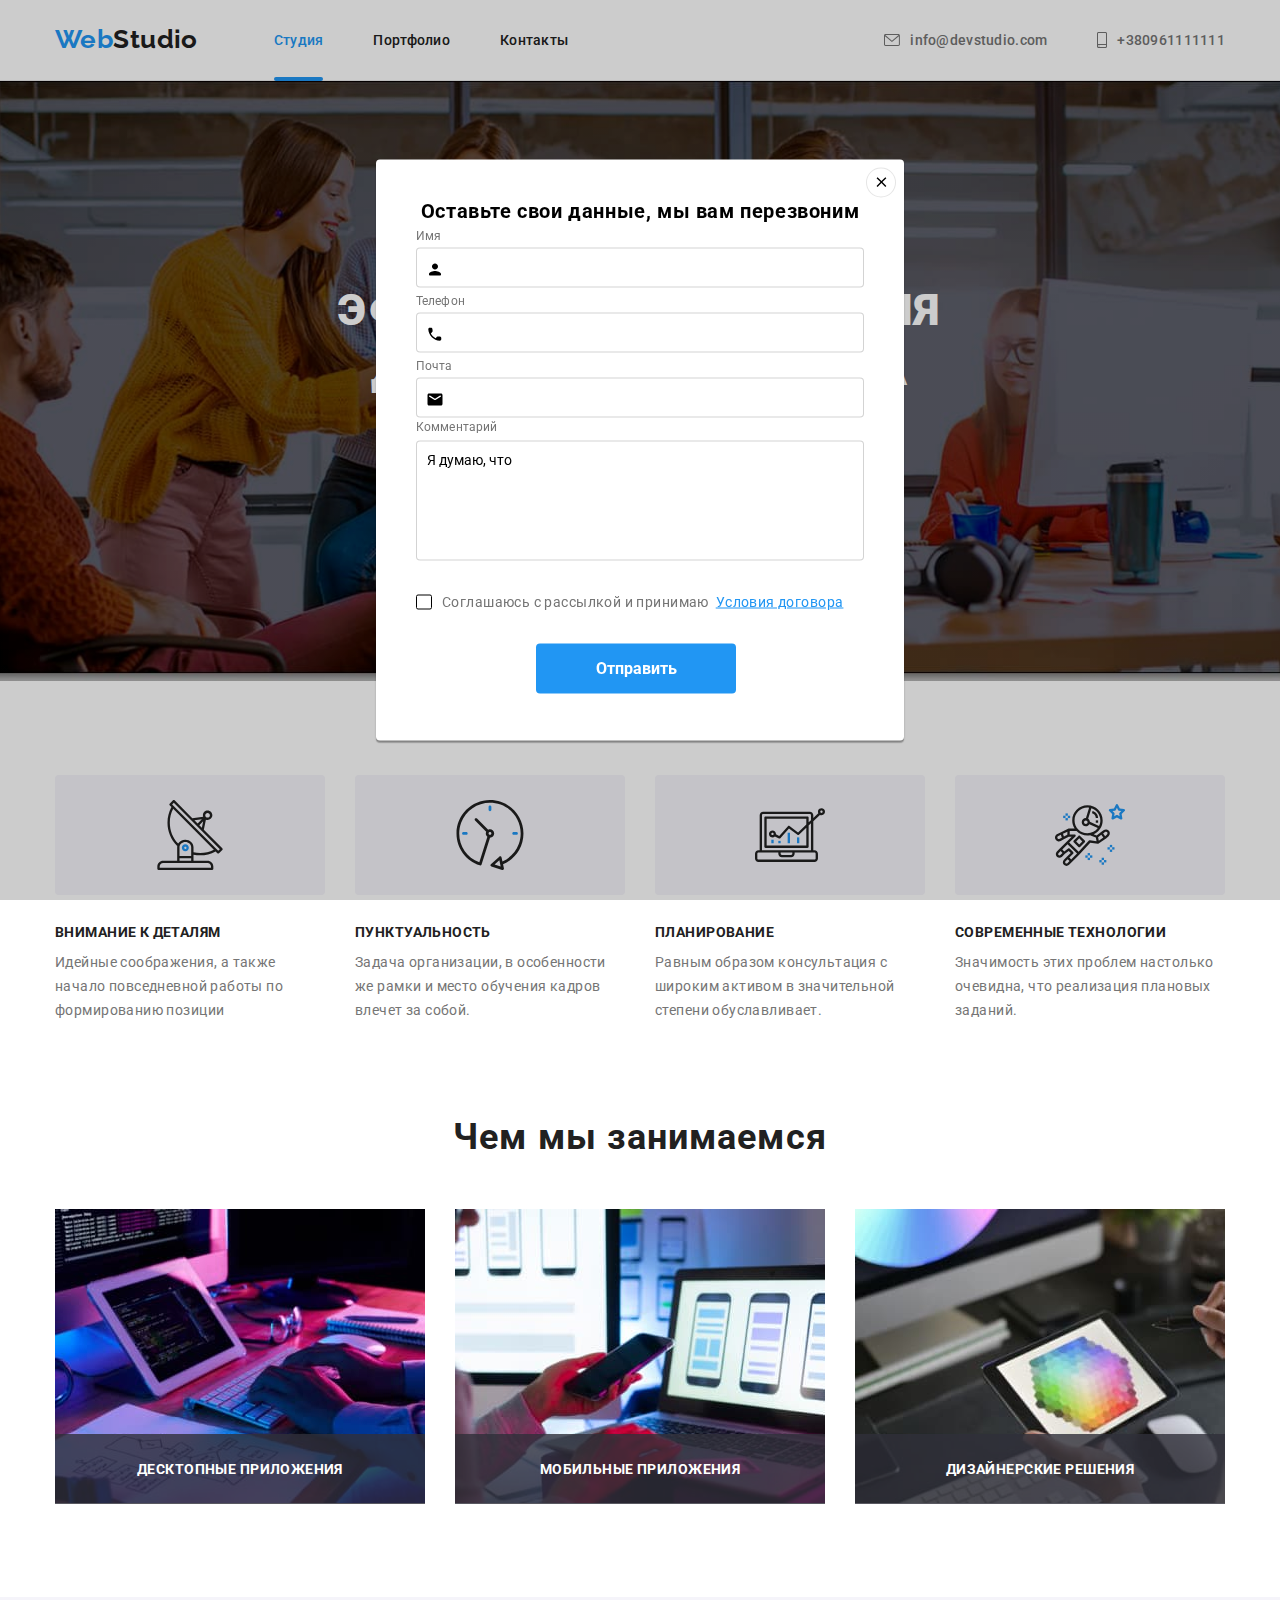
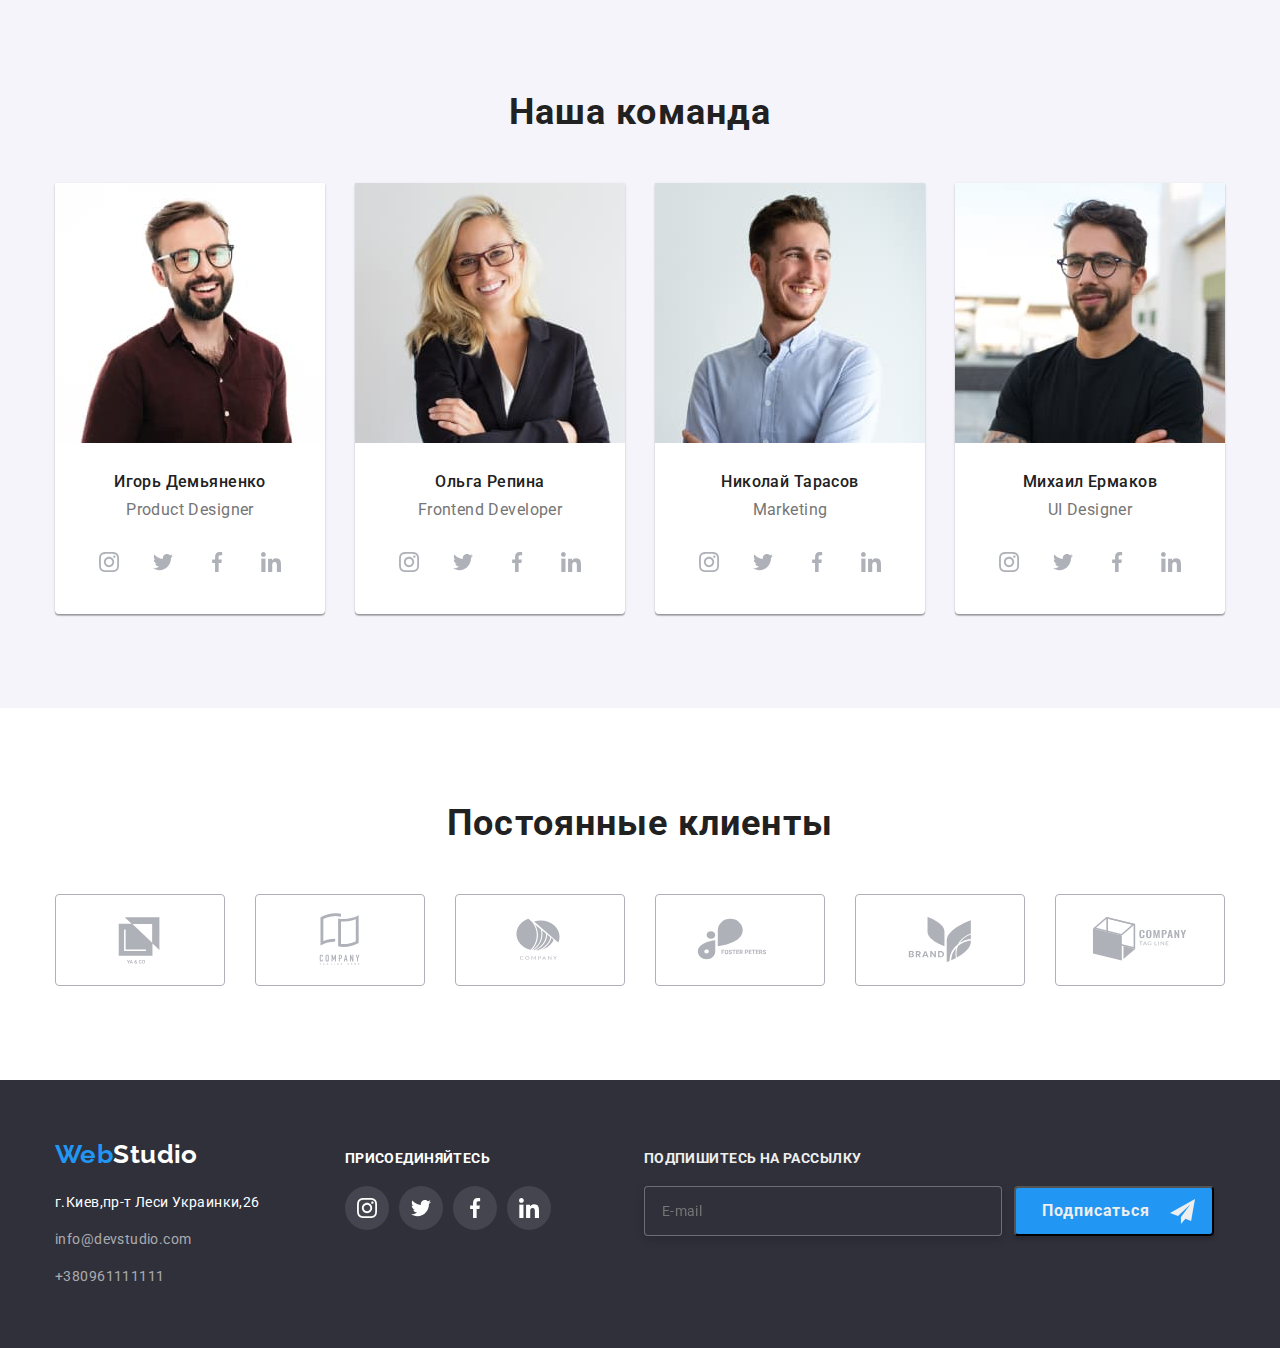
==== index.html @ d530d73f "add" ====
<!DOCTYPE html>
<html lang="ru">
  <head>
    <meta charset="UTF-8" />
    <meta http-equiv="X-UA-Compatible" content="IE=edge" />
    <meta name="viewport" content="width=device-width, initial-scale=1.0" />
    <title>webstudio</title>
    <link rel="preconnect" href="https://fonts.googleapis.com" />
    <link rel="preconnect" href="https://fonts.gstatic.com" crossorigin />
    <link
      href="https://fonts.googleapis.com/css2?family=Raleway:wght@700&family=Roboto:wght@400;500;700;900&display=swap"
      rel="stylesheet"
    />
    <link
      rel="stylesheet"
      href="https://cdnjs.cloudflare.com/ajax/libs/modern-normalize/1.1.0/modern-normalize.min.css"
    />
    <link rel="stylesheet" href="./css/styles.css" />
  </head>
  <body>
      <!--Шапка страницы-->
      <header class="header">
        <div class="container header-container">
          <!--Навигация на другие страницы-->
          <nav class="header-nav">
            <a href="" class="header-logo">Web<span class="bit">Studio</span> </a>
            <ul class="site-nav list">
              <li><a href="./index.html" class="nav-link link-studio">Студия</a></li>
              <li><a href="./portfolio.html" class="nav-link">Портфолио</a></li>
              <li><a href="" class="nav-link">Контакты</a></li>
            </ul>
          </nav>  
            <ul class="header-nav-list list">
              <li class="nav-item">
                <a href="mailto:info@devstudio.com" class="nav-link-mail-tel"><svg class="header-mail-icon" width="16" height="12">
                    <use href="./images/symbol-defs.svg#icon-envelope"></use></svg>info@devstudio.com</a>
              </li>
              <li>
                <a href="tel:+38096111111" class="nav-link-mail-tel"><svg class="header-telephone-icon" width="10" height="16">
                    <use href="./images/symbol-defs.svg#icon-smartphone"></use></svg>+380961111111</a>
              </li>
            </ul>
        </div>
      </header>
      <main>
        <!-- hero -->

        <section class="section-hero overlay">
        <div class="container">
        
          <h1 class="hero-title">Эффективные решения для вашего бизнеса</h1>
          <div>
            <button type="button" class="button" data-modal-open>
              Заказать услугу 
            </button>
          </div>

        </div>
        </section>


        <!-- main qualities -->
        <section class="section">
          <div class="container">
            <div class="visually-hidden">
              <h2 class="qualities-main-title">Главные качества</h2>
            </div>
            <ul class="qualities-list list">
              <li class="qualities-list-item">
                <div class="box">
                  <svg class="clock-icon" width="70" height="70">
                    <use href="./images/symbol-defs.svg#icon-antenna-1"></use>
                  </svg>
                </div>
                <h3 class="properties-title">Внимание к деталям</h3>
                <p class="properties-slogan">
                  Идейные соображения, а также начало повседневной работы по формированию позиции
                </p>
              </li>
              <li class="qualities-list-item">
                <div class="box">
                  <svg class="clock-icon" width="70" height="70">
                    <use href="./images/symbol-defs.svg#icon-clock-1"></use>
                  </svg>
                </div>
                <h3 class="properties-title">Пунктуальность</h3>
                <p class="properties-slogan">
                  Задача организации, в особенности же рамки и место обучения кадров влечет за собой.
                </p>
              </li>
              <li class="qualities-list-item">
                <div class="box">
                  <svg class="diagram-icon" width="70" height="70">
                    <use href="./images/symbol-defs.svg#icon-diagram-1"></use>
                  </svg>
                </div>
                <h3 class="properties-title">Планирование</h3>
                <p class="properties-slogan">
                  Равным образом консультация с широким активом в значительной степени обуславливает.
                </p>
              </li>
              <li>
                <div class="box">
                  <svg class="astronaut-icon" width="70" height="70">
                    <use href="./images/symbol-defs.svg#icon-astronaut-1"></use>
                  </svg>
                </div>
                <h3 class="properties-title">Современные технологии</h3>
                <p class="properties-slogan">
                  Значимость этих проблем настолько очевидна, что реализация плановых заданий.
                </p>
              </li>
            </ul>
          </div>
        </section>
        
          <!-- work -->
        <section class="section section-work">
          <div class="container">
          <h2 class="work-title">Чем мы занимаемся</h2>
          <ul class="work-list list">
            <li class="work-list-item1"><img src="./images/box1.jpg" alt="Программирование" width="370"/></li>
              <div class="descript">
                <p class="descript-title">Десктопные приложения</p>
              </div>
            
            <li class="work-list-item2"><img src="./images/box2.jpg" alt="Адаптация" width="370"/>
              <div class="descript">
                <p class="descript-title">Мобильные приложения</p>
              </div>
            </li>
            <li class="work-list-item3"><img src="./images/box3.jpg" alt="Дизайн" width="370"/>
              <div class="descript">
                <p class="descript-title">Дизайнерские решения</p>
              </div>
            </li>
          </ul>
          </div>
        </section>
          <!-- peoples -->
        <section class="section section-peoples">
          <div class="container">
            <h2 class="people-title">Наша команда</h2>
              <ul class="people-list list">
                <li class="people-list-item">
                  <img src="./images/demjanenko.jpg" alt="Игорь Демьяненко" width="270" height="260" />
                  <div class="peoples-div">
                    <h3 class="peoples">Игорь Демьяненко</h3>
                    <p class="who-is-it">Product Designer</p>
                    <ul class="peoples-soc-list list">
                      <li class="peoples-list-item">
                        <a href="" class="peoples-soc-link">
                          <svg class="icon-soc-link" width="20" height="20">
                            <use href="./images/symbol-defs.svg#icon-instagram-2"></use>
                          </svg>
                        </a>
                      </li>
                      <li class="peoples-list-item">
                        <a href="" class="peoples-soc-link">
                          <svg class="icon-soc-link" width="20" height="20">
                            <use href="./images/symbol-defs.svg#icon-twitter-1"></use>
                          </svg>
                        </a>
                      </li>
                      <li class="peoples-list-item">
                        <a href="" class="peoples-soc-link">
                          <svg class="icon-soc-link" width="20" height="20">
                            <use href="./images/symbol-defs.svg#icon-facebook-1"></use>
                          </svg>
                        </a>
                      </li>
                      <li class="peoples-list-item">
                        <a href="" class="peoples-soc-link">
                          <svg class="icon-soc-link" width="20" height="20">
                            <use href="./images/symbol-defs.svg#icon-linkedin-1"></use>
                          </svg>
                        </a>
                      </li>
                  </div>  
                </li>
              <li class="people-list-item">
                <img src="./images/repina.jpg" alt="Ольга Репина" width="270" height="260" />
                <div class="peoples-div">
                  <h3 class="peoples">Ольга Репина</h3>
                  <p class="who-is-it">Frontend Developer</p>              
                
                  <ul class="peoples-soc-list list">
                    <li class="peoples-list-item">
                      <a href="" class="peoples-soc-link">
                        <svg class="icon-soc-link" width="20" height="20">
                          <use href="./images/symbol-defs.svg#icon-instagram-2"></use>
                        </svg>
                      </a>
                    </li>
                    <li class="peoples-list-item">
                      <a href="" class="peoples-soc-link">
                        <svg class="icon-soc-link" width="20" height="20">
                          <use href="./images/symbol-defs.svg#icon-twitter-1"></use>
                        </svg>
                      </a>
                    </li>
                    <li class="peoples-list-item">
                      <a href="" class="peoples-soc-link">
                        <svg class="icon-soc-link" width="20" height="20">
                          <use href="./images/symbol-defs.svg#icon-facebook-1"></use>
                        </svg>
                      </a>
                    </li>
                    <li class="peoples-list-item">
                      <a href="" class="peoples-soc-link">
                        <svg class="icon-soc-link" width="20" height="20">
                          <use href="./images/symbol-defs.svg#icon-linkedin-1"></use>
                        </svg>
                      </a>
                    </li>

                  </ul>
                </div>
              </li>
              <li class="people-list-item">
                <img src="./images/tarasov.jpg" alt="Николай Тарасов" width="270" height="260" />
                <div class="peoples-div">
                  <h3 class="peoples">Николай Тарасов</h3>
                  <p class="who-is-it">Marketing</p>              
                
                  <ul class="peoples-soc-list list">
                    <li class="peoples-list-item">
                      <a href="" class="peoples-soc-link">
                        <svg class="icon-soc-link" width="20" height="20">
                          <use href="./images/symbol-defs.svg#icon-instagram-2"></use>
                        </svg>
                      </a>
                    </li>
                    <li class="peoples-list-item">
                      <a href="" class="peoples-soc-link">
                        <svg class="icon-soc-link" width="20" height="20">
                          <use href="./images/symbol-defs.svg#icon-twitter-1"></use>
                        </svg>
                      </a>
                    </li>
                    <li class="peoples-list-item">
                      <a href="" class="peoples-soc-link">
                        <svg class="icon-soc-link" width="20" height="20">
                          <use href="./images/symbol-defs.svg#icon-facebook-1"></use>
                        </svg>
                      </a>
                    </li>
                    <li class="peoples-list-item">
                      <a href="" class="peoples-soc-link">
                        <svg class="icon-soc-link" width="20" height="20">
                          <use href="./images/symbol-defs.svg#icon-linkedin-1"></use>
                        </svg>
                      </a>
                    </li>

                  </ul>
                </div>
              </li>
              <li class="people-list-item-right">
                <img src="./images/ermakov.jpg" alt="Михаил Ермаков" width="270" height="260" />
                <div class="peoples-div">
                  <h3 class="peoples">Михаил Ермаков</h3>
                  <p class="who-is-it">UI Designer</p>              
                
                  <ul class="peoples-soc-list list">
                    <li class="peoples-list-item">
                      <a href="" class="peoples-soc-link">
                        <svg class="icon-soc-link" width="20" height="20">
                          <use href="./images/symbol-defs.svg#icon-instagram-2"></use>
                        </svg>
                      </a>
                    </li>
                    <li class="peoples-list-item">
                      <a href="" class="peoples-soc-link">
                        <svg class="icon-soc-link" width="20" height="20">
                          <use href="./images/symbol-defs.svg#icon-twitter-1"></use>
                        </svg>
                      </a>
                    </li>
                    <li class="peoples-list-item">
                      <a href="" class="peoples-soc-link">
                        <svg class="icon-soc-link" width="20" height="20">
                          <use href="./images/symbol-defs.svg#icon-facebook-1"></use>
                        </svg>
                      </a>
                    </li>
                    <li class="peoples-list-item">
                      <a href="" class="peoples-soc-link">
                        <svg class="icon-soc-link" width="20" height="20">
                          <use href="./images/symbol-defs.svg#icon-linkedin-1"></use>
                        </svg>
                      </a>
                    </li>

                  </ul>
                </div>
              </li>
            </ul>
          </div>
        </section>
        <!-- Постоянные клиенты -->
        <section class="section section-client">
          <div class="container">
            <h2 class="client-title">Постоянные клиенты</h2>
          </div>
            <div class="container">
              <ul class="client-icon-list list">
                <li class="client-icon-item">
                  <a href="" class="client-icon-link">
                  <svg class="icon-group" width="106" height="60">
                      <use href="./images/symbol-defs.svg#icon-Union"></use>
                    </svg>
                  </a>
                </li>
                <li class="client-icon-item">
                  <a href=""class="client-icon-link">
                    <svg class="icon-group" width="106" height="60">
                      <use href="./images/symbol-defs.svg#icon-group-1"></use>
                    </svg>
                  </a>
                </li>
                <li class="client-icon-item">
                  <a href=""class="client-icon-link">
                    <svg class="icon-group" width="106" height="60">
                      <use href="./images/symbol-defs.svg#icon-group-2"></use>
                    </svg>
                  </a>
                </li>
                <li class="client-icon-item">
                  <a href=""class="client-icon-link">
                    <svg class="icon-group" width="106" height="60">
                      <use href="./images/symbol-defs.svg#icon-Logo"></use>
                    </svg>
                  </a>
                </li>
                <li class="client-icon-item">
                  <a href=""class="client-icon-link">
                  <svg class="icon-group" width="106" height="60">
                      <use href="./images/symbol-defs.svg#icon-group-3"></use>
                    </svg>
                  </a>
                </li>
                <li class="client-icon-item">
                  <a href=""class="client-icon-link">
                  <svg class="icon-group" width="106" height="60">
                      <use href="./images/symbol-defs.svg#icon-Logo-1"></use>
                    </svg>
                  </a>
                </li>

              </ul>
            </div>
          
        </section>


      </main>
      <!--Подвал страницы-->

      <footer class="footer">
          <div class="container footer-container">
            <div class="footer-nav-container">
              <a href="" class="footer-logo">Web<span class="footer-bit">Studio</span> </a>
              <!--Навигация на другие страницы-->
              <address class="address">
                <ul class="footer-nav list">
                  <li class="footer-nav-list">
                    <a href="г.Киев, пр-т Леси Украинки,26" class="footer-nav-link-address"
                      >г.Киев,пр-т Леси Украинки,26
                    </a>
                  </li>
                  <li class="footer-nav-list">
                    <a href="mailto:info@devstudio.com" class="footer-nav-link-mail"
                      >info@devstudio.com
                    </a>
                  </li>
                  <li><a href="tel:+380961111111" class="footer-nav-link-tel">+380961111111</a></li>
                </ul>
              </address>
            </div>
            <div class="footer-soc-container">          
                  <p class="footer-soc-title">присоединяйтесь</p>
                    <ul class="footer-soc-list list">
                      <li class="footer-list-item">
                        <a href="" class="footer-soc-link">
                          <svg class="icon-soc-link" width="20" height="20">
                            <use href="./images/symbol-defs.svg#icon-instagram-2"></use>
                          </svg>
                        </a>
                      </li>
                      <li class="footer-list-item">
                        <a href="" class="footer-soc-link">
                          <svg class="icon-soc-link" width="20" height="20">
                            <use href="./images/symbol-defs.svg#icon-twitter-1"></use>
                          </svg>
                        </a>
                      </li>
                      <li class="footer-list-item">
                        <a href="" class="footer-soc-link">
                          <svg class="icon-soc-link" width="20" height="20">
                            <use href="./images/symbol-defs.svg#icon-facebook-1"></use>
                          </svg>
                        </a>
                      </li>
                      <li class=footer-list-item">
                        <a href="" class="footer-soc-link">
                          <svg class="icon-soc-link" width="20" height="20">
                            <use href="./images/symbol-defs.svg#icon-linkedin-1"></use>
                          </svg>
                        </a>
                      </li>

                    </ul>
              </div>
              <div class="footer-email-input">
                <b class="title-email-input">подпишитесь на рассылку</b>
                <form class="footer-form">
                  <label class="footer-label" for="modal-text">
                  <input 
                    type="email"
                    name="email"
                    placeholder="E-mail"
                    class="footer-input"
                    required
                  />
                  <button class="footer-submit" type="submit">
                  <span class="footer-span">Подписаться</span>
                    <svg class="icon-send" width="25" height="25">
                      <use href="./images/symbol-defs.svg#icon-icon-send"></use>
                    </svg>
                  </button>
                  </label>
                </form>
              </div>
          </div>
    </footer>
        <div class="backdrop is" data-modal>
            <div class="modal">
              <button type="button" class="close-modal" data-modal-close>
                <svg class="close-button" width="20" height="20">
                  <use href="./images/symbol-defs.svg#icon-close"></use>
                </svg>
              </button>
              <p class="modal-title">Оставьте свои данные, мы вам перезвоним</p>
              
              <form class="modal-form">
                
                <label class="modal-field">
                  <span class="label-modal">Имя</span>
                  <input
                    minlength="5" 
                    type="text"
                    name="user-name" 
                    class="modal-input"
                    required
                  />
                  <svg class="input-icon" width="18" height="18">
                    <use 
                      href="./images/symbol-defs.svg#icon-person-black-18dp-1">
                    </use>
                  </svg>
                </label>
                <label class="modal-field">
                  <span class="label-modal">Телефон</span>
                  <input 
                  type="tel"
                    name="user-tel" 
                    class="modal-input"
                    required
                    title="+380 (96) 111-11-11"
                    pattern="[\+]\d{3}\s[\(]\d{2}[\)]\s\d{3}[\-]\d{2}[\-]\d{2}"
                    minlength="13"
                    maxlength="19"
                  />
                  <svg class="input-icon" width="18" height="18">
                    <use 
                      href="./images/symbol-defs.svg#icon-phone-black-18dp-1">
                    </use>
                  </svg>
                  </label>
                  <label class="modal-field">
                    <span class="label-modal">Почта</span>
                  <input 
                    type="email"
                    name="user-mail"
                    class="modal-input"
                    required
                  />
                  <svg class="input-icon" width="18" height="18">
                  <use 
                    href="./images/symbol-defs.svg#icon-email-black-18dp-1">
                  </use>
                  </svg>
                  </label>
                
                <div class="modal-div">
                  <label class="modal-label" for="modal-text">Комментарий</label>
                  <textarea 
                    name="modal-text" 
                    id="modal-text"
                    class="modal-text-area"
                    placeholder="Введите текст"
                  >Я думаю, что
                  </textarea>
                </div>
                <div class="modal-div">
                  <input 
                  type="checkbox" 
                  name="privacy" 
                  id="privacy" 
                  class="input-check visually-hidden"
                  />
                  <label for="privacy" class="check-text"
                  ><span>
                    <svg class="check-icon" width="11" height="8">
                    <use 
                      href="./images/symbol-defs.svg#icon-check">
                    </use>
                  </svg>
                  </span> Соглашаюсь с рассылкой и принимаю &nbsp;<a href="" class="link-check">Условия договора</a>
                  </label>
                </div>
                <button type="submit" class="button modal-button">Отправить</button>
              </form>
            </div>
        </div>
     <script src="./js/modal.js"></script>
  </body>
      
</html>
---- css/styles.css ----
:root {
  --header-logo-color: #000000;
  --header-color: #ffffff;
  --main-title-color: #212121;
  --second-title-color: #757575;
  --main-btn-color: #ffffff;
  --accent-color: #2196f3;
  --footer-logo-color: #ffffff;
  --hero-color: #2f303a;
  --people-background-color: #f5f4fa;
  --font-addition: 'Raleway', sans-serif;
  --footer-tel-mail-color: rgba(255, 255, 255, 0.6);
  --header-background-color: #ececec;
  --card-set-gap: 30px;
  --card-border: #eeeeee;
  --fill-icon: #afb1b8;
  --time-animations: 250ms;
  --function-animations: cubic-bezier(0.4, 0, 0.2, 1);
}
.container {
  width: 1200px;
  padding-left: 15px;
  padding-right: 15px;
  margin: 0 auto;
}
body {
  font-family: Roboto, sans-serif;
  background-color: var(--header-color);
  color: var(--main-title-color);
  font-size: 14px;
  letter-spacing: 0.03em;
}
p,
h1,
h2,
h3,
h4,
h5,
h6 {
  margin: 0;
}

ul,
ol {
  padding-left: 0;
  margin: 0;
}
img {
  display: block;
  max-width: 100%;
  height: auto;
}
.list {
  list-style: none;
}
a {
  text-decoration: none;
  font-style: normal;
}
.section {
  padding-top: 94px;
  padding-bottom: 94px;
}
/* цвет основного текста #212121 */
/* вторичный цвет текста #757575 */
/* белый #FFFFFF */
/* акцент #2196F3 */
/* вторичный цвет фона #F5F4FA */

/* ------header------ */
.header {
  border-bottom: 1px solid var(--header-background-color);
}

.header-container {
  display: flex;
  align-items: center;
}
.header-logo {
  font-family: var(--font-addition);
  color: var(--accent-color);
  font-weight: 700;
  font-size: 26px;
  margin-right: 93px;
  padding-top: 24px;
  padding-bottom: 25px;
  margin-right: 76px;
}

.bit {
  color: var(--header-logo-color);
  font-family: var(--font-addition);
  font-weight: 700;
  font-size: 26px;
  color: var(--main-title-color);
}
/* header-navigation */
.header-nav {
  display: flex;
  align-items: center;
}

.site-nav {
  display: flex;
  font-weight: 500;
}

.nav-link {
  color: var(--main-title-color);
  font-style: normal;
  font-weight: 500;
  font-size: 14px;
  line-height: 16px;
  letter-spacing: 0.02em;
  display: flex;
  align-items: center;
  padding-top: 32px;
  padding-bottom: 32px;
  transition: color var(--time-animations) var(--function-animations);
}
.site-nav > li:nth-child(2) {
  margin: 0 50px 0;
}
.nav-link-mail-tel {
  color: var(--second-title-color);
  font-style: normal;
  font-weight: 500;
  font-size: 14px;
  line-height: 16px;
  letter-spacing: 0.02em;
  display: flex;
  align-items: center;
  padding-top: 32px;
  padding-bottom: 32px;
  transition: color var(--time-animations) var(--function-animations);
}
.nav-link-mail-tel:hover,
.nav-link-mail-tel:focus {
  color: var(--accent-color);
  font-style: normal;
  font-weight: 500;
  font-size: 14px;
  line-height: 16px;
  letter-spacing: 0.02em;
  fill: var(--accent-color);
}
.header-nav-list {
  display: flex;
  font-weight: 500;
  margin-left: auto;
  align-items: center;
}
.header-nav-list > li:first-child {
  margin-right: 50px;
}

.link-studio {
  color: var(--accent-color);
  position: relative;
}
.link-studio::after {
  content: '';
  display: block;
  position: absolute;
  bottom: -1px;
  width: 100%;
  height: 4px;
  background-color: var(--accent-color);
  border-radius: 2px;
}
.link-portfolio {
  color: var(--accent-color);
  position: relative;
}
.link-portfolio::after {
  content: '';
  display: block;
  position: absolute;
  bottom: 0;
  width: 100%;
  height: 4px;
  background-color: var(--accent-color);
  border-radius: 2px;
}
.nav-link:hover,
.nav-link:focus {
  color: var(--accent-color);
  font-style: normal;
  font-weight: 500;
  font-size: 14px;
  line-height: 16px;
  letter-spacing: 0.02em;
  fill: var(--accent-color);
}

.header-telephone-icon,
.header-mail-icon {
  margin-right: 10px;
  fill: currentColor;
}
/* hero */
.section-hero {
  text-align: center;
  padding-top: 200px;
  padding-bottom: 200px;
  margin-left: auto;
  margin-right: auto;
}
.overlay {
  max-width: 1600px;
  height: 600px;
  background-position: center;
  background-repeat: no-repeat;
  background-size: cover;
  background-image: linear-gradient(to right, rgba(0, 0, 0, 0.3), rgba(0, 0, 0, 0.3)),
    url(../images/hero.jpg);
}

.hero-title {
  font-weight: 900;
  font-size: 44px;
  line-height: 1.36;
  text-align: center;
  letter-spacing: 0.06em;
  text-transform: uppercase;
  color: var(--header-color);
  margin-left: auto;
  margin-right: auto;
  width: 696px;
}

.button {
  width: 200px;
  height: 50px;
  /* display: inline-block; */
  background-color: var(--accent-color);
  /* padding: 5px 32px; */
  border-radius: 4px;
  color: var(--header-color);
  border: var(--header-color);
  cursor: pointer;
  /* margin-top: 30px; */
  text-align: center;
  /* padding: 10px 32px; */
  font-weight: 700;
  font-size: 16px;
  transition: background-color var(--time-animations) var(--function-animations),
    fill var(--time-animations) var(--function-animations),
    color var(--time-animations) var(--function-animations);
}
.button :hover {
  box-shadow: 0px 4px 4px rgba(0, 0, 0, 0.15);
}
.button :focus {
  box-shadow: 0px 4px 4px rgba(0, 0, 0, 0.15);
}

/*-----------main qualities ------------*/
.qualities-list {
  display: flex;
}
.box {
  background-color: #f5f4fa;
  width: 270px;
  height: 120px;
  border-radius: 4px;
  justify-content: center;
  display: flex;
  align-items: center;
  margin-bottom: 30px;
}
.qualities-main-title {
  font-weight: 700;
  font-size: 36px;
  line-height: 1, 16;
  text-align: center;
  letter-spacing: 0.03em;
  color: var(--main-title-color);
}
.visually-hidden {
  position: absolute;
  width: 1px;
  height: 1px;
  margin: -1px;
  padding: 0;
  overflow: hidden;
  border: 0;
  clip: rect(0 0 0 0);
}

.qualities-list-item {
  margin-right: 30px;
}

.properties-title {
  font-weight: 700;
  font-size: 14px;
  line-height: 1.14;
  letter-spacing: 0.03em;
  text-transform: uppercase;
  color: var(--main-title-color);
  margin-bottom: 10px;
}
.properties-slogan {
  font-size: 14px;
  line-height: 1.71;
  letter-spacing: 0.03em;
  color: var(--second-title-color);
}
/* work */
.section-work {
  padding-top: 0;
}
.work-title {
  font-weight: 700;
  font-size: 36px;
  line-height: 1.16;
  text-align: center;
  letter-spacing: 0.03em;
  color: var(--main-title-color);
  margin-bottom: 50px;
}
.work-list {
  display: flex;
}

.work-list-item1 {
  margin-right: 30px;
  position: relative;
}
.work-list-item2 {
  margin-right: 30px;
}

.descript {
  position: absolute;
  width: 370px;
  height: 70px;
  top: 1434px;
  background: rgba(47, 48, 58, 0.8);
  display: flex;
  align-items: center;
  justify-content: center;
}
.descript-title {
  color: var(--header-color);
  font-family: Roboto;
  font-style: normal;
  font-weight: bold;
  font-size: 14px;
  line-height: 16px;

  letter-spacing: 0.03em;
  text-transform: uppercase;
}

/* peoples */
.section-peoples {
  background-color: var(--people-background-color);
}
.people-list {
  display: flex;
}

.people-title {
  font-weight: 700px;
  font-size: 36px;
  line-height: 42px;
  text-align: center;
  letter-spacing: 0.03em;
  color: var(--main-title-color);
  margin-bottom: 50px;
}
.people-list-item {
  margin-right: 30px;
  background-color: var(--header-color);
  border-bottom-left-radius: 4px;
  border-bottom-right-radius: 4px;
  box-shadow: 0px 1px 3px rgb(0 0 0 / 12%), 0px 1px 1px rgb(0 0 0 / 14%),
    0px 2px 1px rgb(0 0 0 / 20%);
}
.people-list-item-right {
  background-color: var(--header-color);
  border-bottom-left-radius: 4px;
  border-bottom-right-radius: 4px;
  box-shadow: 0px 1px 3px rgb(0 0 0 / 12%), 0px 1px 1px rgb(0 0 0 / 14%),
    0px 2px 1px rgb(0 0 0 / 20%);
}
.peoples-div {
  padding-top: 30px;
  padding-right: 32px;
  padding-bottom: 30px;
  padding-left: 32px;
  text-align: center;
}
.peoples {
  font-weight: 500;
  font-size: 16px;
  line-height: 1.18;
  color: var(--main-title-color);
}
.who-is-it {
  font-size: 16px;
  line-height: 1.18;
  color: var(--second-title-color);
  margin-top: 10px;
}
.peoples-soc-list {
  display: flex;
  justify-content: center;
  align-items: center;
  margin-top: 20px;
}

.peoples-list-item + .peoples-list-item {
  margin-left: 10px;
}
.peoples-soc-link {
  width: 44px;
  height: 44px;
  border-radius: 50%;
  display: flex;
  justify-content: center;
  align-items: center;
  background-color: var(--header-color);
  color: var(--fill-icon);
  transition: background-color var(--time-animations) var(--function-animations),
    color var(--time-animations) var(--function-animations);
}
.peoples-soc-link:hover {
  background-color: var(--accent-color);
  color: var(--footer-logo-color);
}
.peoples-soc-link:focus {
  background-color: var(--accent-color);
  color: var(--footer-logo-color);
}
.icon-soc-link {
  display: flex;
  justify-content: center;
  align-items: center;
  fill: currentColor;
}

.client-title {
  font-weight: 700px;
  font-size: 36px;
  line-height: 42px;
  text-align: center;
  letter-spacing: 0.03em;
  color: var(--main-title-color);
  margin-bottom: 50px;
}
/* button */
.button-section {
  padding: 94px 0;
}
.filters-list {
  display: flex;
  justify-content: center;
  margin-bottom: 50px;
}
.filters-list-item {
  margin-right: 8px;
}
.filters-list-item-right {
  margin-right: 0px;
}
.button-filter {
  font-weight: 500;
  font-size: 16px;
  line-height: 1.6;
  color: var(--main-title-color);
  background: var(--people-background-color);
  border: var(--accent-color);
  border-radius: 4px;
  padding: 6px 21px;
  cursor: pointer;
  transition: background-color var(--time-animations) var(--function-animations),
    box-shadow var(--time-animations) var(--function-animations),
    color var(--time-animations) var(--function-animations);
}
.button-filter-right {
  font-weight: 500;
  font-size: 16px;
  line-height: 1.6;
  color: var(--main-title-color);
  background: var(--people-background-color);
  border: var(--accent-color);
  border-radius: 4px;
  padding: 6px 21px;
  cursor: pointer;
  transition: background-color var(--time-animations) var(--function-animations),
    box-shadow var(--time-animations) var(--function-animations),
    color var(--time-animations) var(--function-animations);
}
.button-filter:hover,
.button-filter-right:hover {
  background: var(--accent-color);
  color: var(--main-btn-color);
  box-shadow: 0px 3px 1px rgb(0 0 0 / 10%), 0px 1px 2px rgb(0 0 0 / 8%),
    0px 2px 2px rgb(0 0 0 / 12%);
}
.button-filter:focus,
.button-filter-right:focus {
  background: var(--accent-color);
  color: var(--main-btn-color);
  box-shadow: 0px 3px 1px rgb(0 0 0 / 10%), 0px 1px 2px rgb(0 0 0 / 8%),
    0px 2px 2px rgb(0 0 0 / 12%);
}
.pointer {
  cursor: pointer;
}

/* examples card */
.card-set {
  display: flex;
  flex-wrap: wrap;
  margin-top: calc(-1 * var(--card-set-gap));
  margin-left: calc(-1 * var(--card-set-gap));
}
.card-item {
  flex-basis: calc(100% / 3 - var(--card-set-gap));
  margin-left: var(--card-set-gap);
  margin-top: var(--card-set-gap);
}
.portfolio-description {
  position: relative;
  overflow: hidden;
}

.card-content {
  padding: 20px 24px;
  border-right: 1px solid var(--card-border);
  border-bottom: 1px solid var(--card-border);
  border-left: 1px solid var(--card-border);
}
.description-text {
  position: absolute;
  top: 0;
  left: 0;
  font-size: 18px;
  line-height: 1.56;
  letter-spacing: 0.03em;
  color: var(--header-color);
  padding: 63px 24px 63px 24px;
  background: rgba(33, 150, 243, 0.9);
  height: 100%;
  transform: translateY(101%);
  transition: transform var(--time-animations) var(--function-animations);
}
.card-link:hover .description-text,
.card-link:focus .description-text {
  transform: translateY(0);
}

.card-link {
  display: block;
  transition: box-shadow var(--time-animations) var(--function-animations);
}

.card-link:hover,
.card-link:focus {
  box-shadow: 0px 0px 0px rgba(0, 0, 0, 0), 1px 4px 6px rgba(0, 0, 0, 0.16),
    0px 4px 4px rgba(0, 0, 0, 0.25), 1px 4px 6px rgba(0, 0, 0, 0.16);
}

.examples {
  font-weight: 700;
  font-size: 18px;
  line-height: 2;
  letter-spacing: 0.06em;
  color: var(--main-title-color);
  margin-bottom: 4px;
}
.examples-titles {
  font-size: 16px;
  line-height: 1.8;
  letter-spacing: 0.03em;
  color: var(--second-title-color);
}
/* ----------Постоянные клиенты----------- */
.section-client {
  height: 372px;
}
.client-icon-item {
  width: 170px;
  height: 92px;
  flex-basis: calc(100% / 6 - var(--card-set-gap));
  margin-left: var(--card-set-gap);
  margin-top: var(--card-set-gap);
}

.client-icon-list {
  margin: 0 auto;
  display: flex;
  flex-wrap: wrap;
  margin-top: calc(-1 * var(--card-set-gap));
  margin-left: calc(-1 * var(--card-set-gap));
}
.client-icon-link {
  width: 100%;
  height: 100%;
  display: flex;
  align-items: center;
  justify-content: center;
  border: 1px solid var(--fill-icon);
  border-radius: 4px;
  fill: var(--fill-icon);
  transition: border-color var(--time-animations) var(--function-animations),
    color var(--time-animations) var(--function-animations);
}
.client-icon-link:hover {
  border-color: var(--accent-color);
  fill: var(--accent-color);
}
.client-icon-link:focus {
  border-color: var(--accent-color);
  fill: var(--accent-color);
}

/*-----------footer-navigation ------------*/
.footer {
  display: flex;
  align-items: baseline;
  width: 100%;
  padding: 60px 0;
  background-color: var(--hero-color);
}
.footer-nav-list {
  margin-bottom: 13px;
}
.footer-nav-link-address {
  font-size: 14px;
  display: block;
  line-height: 24px;
  letter-spacing: 0.03em;
  color: var(--header-color);
  transition: background-color var(--time-animations) var(--function-animations),
    fill var(--time-animations) var(--function-animations),
    color var(--time-animations) var(--function-animations);
}

.footer-nav-link-address:hover {
  color: var(--accent-color);
}

.footer-nav-link-address:focus {
  color: var(--accent-color);
}
.footer-nav-link-mail {
  font-size: 14px;
  display: block;
  line-height: 24px;
  letter-spacing: 0.03em;
  color: var(--footer-tel-mail-color);
  transition: background-color var(--time-animations) var(--function-animations);
}
.footer-nav-link-mail:hover {
  color: var(--accent-color);
}

.footer-nav-link-mail:focus {
  color: var(--accent-color);
}
.footer-nav-link-tel {
  font-size: 14px;
  line-height: 24px;
  letter-spacing: 0.03em;
  color: var(--footer-tel-mail-color);
  transition: background-color var(--time-animations) var(--function-animations),
    fill var(--time-animations) var(--function-animations),
    color var(--time-animations) var(--function-animations);
}
.footer-nav-link-tel:hover {
  color: var(--accent-color);
}

.footer-nav-link-tel:focus {
  color: var(--accent-color);
}
.footer-logo {
  font-family: var(--font-addition);
  color: var(--accent-color);
  font-weight: 700;
  font-size: 26px;
  margin-bottom: 20px;
}
.footer-bit {
  color: var(--footer-logo-color);
  font-family: var(--font-addition);
  font-weight: 700;
  font-size: 26px;
}
.address {
  margin-top: 20px;
}
.footer-container {
  margin: 0 auto;
  display: flex;
  align-items: baseline;
}
.footer-soc-container {
  margin-left: 85px;
}
.footer-soc-title {
  font-family: Roboto;
  font-style: normal;
  font-weight: bold;
  font-size: 14px;
  line-height: 16px;
  letter-spacing: 0.03em;
  text-transform: uppercase;
  color: var(--main-btn-color);
}
.footer-soc-list {
  display: flex;
  justify-content: center;
  align-items: center;
  margin-top: 20px;
}
.footer-list-item {
  margin-right: 10px;
}
.footer-soc-link {
  width: 44px;
  height: 44px;
  border-radius: 50%;
  display: flex;
  justify-content: center;
  align-items: center;
  color: var(--footer-logo-color);
  background-color: rgba(255, 255, 255, 0.1);
  transition: background-color var(--time-animations) var(--function-animations);
}

.footer-soc-link:hover {
  background-color: var(--accent-color);
}
.footer-soc-link:focus {
  background-color: var(--accent-color);
}
.title-email-input {
  font-family: Roboto;
  font-style: normal;
  font-weight: bold;
  font-size: 14px;
  line-height: 16px;
  letter-spacing: 0.03em;
  text-transform: uppercase;
  color: var(--card-border);
}
.footer-form {
  display: flex;
  flex-direction: column;
}
.footer-email-input {
  margin-left: 93px;
}
.footer-label {
  display: flex;
  margin-top: 20px;
}
.footer-input {
  display: flex;
  width: 358px;
  height: 50px;
  padding: 16px 17px;
  border: 1px solid rgba(255, 255, 255, 0.3);
  box-sizing: border-box;
  filter: drop-shadow(0px 4px 4px rgba(0, 0, 0, 0.15));
  border-radius: 4px;
  letter-spacing: 0.03em;
  color: rgba(255, 255, 255, 0.6);
  background-color: var(--hero-color);
}
.footer-submit {
  width: 200px;
  height: 50px;
  margin-left: 12px;
  font-family: Roboto;
  font-style: normal;
  font-weight: bold;
  font-size: 16px;
  line-height: 1.87;
  background: var(--accent-color);
  box-shadow: 0px 4px 4px rgb(0 0 0 / 15%);
  border-radius: 4px;
  letter-spacing: 0.06em;
  color: var(--card-border);
  display: flex;
  align-items: center;
}
.footer-span {
  margin-left: 20px;
  margin-right: 20px;
}

.icon-send {
  fill: currentColor;
}
.backdrop {
  position: fixed;
  top: 0;
  left: 0;
  width: 100%;
  height: 100%;
  background: rgba(0, 0, 0, 0.2);
  opacity: 1;
  transition: opacity var(--time-animations) var(--function-animations),
    visibility var(--time-animations) var(--function-animations);
}

.modal {
  position: absolute;
  top: 50%;
  left: 50%;
  width: 528px;
  min-height: 581px;
  background: var(--header-color);
  box-shadow: 0px 1px 3px rgb(0 0 0 / 12%), 0px 1px 1px rgb(0 0 0 / 14%),
    0px 2px 1px rgb(0 0 0 / 20%);
  border-radius: 4px;
  transform: translate(-50%, -50%) scale(1);
  transition: transform var(--time-animations) var(--function-animations);
  padding: 40px;
}
.close-modal {
  position: absolute;
  top: 8px;
  right: 8px;
  width: 30px;
  height: 30px;
  border: 1px solid rgba(0, 0, 0, 0.1);
  border-radius: 50%;
  background-color: rgba(255, 255, 255, 1);
  cursor: pointer;
  display: flex;
  align-items: center;
  justify-content: center;
}
.close-button:hover,
.close-button:focus {
  fill: var(--accent-color);
}
.is-hidden {
  opacity: 0;
  visibility: hidden;
  pointer-events: none;
}
.modal-title {
  display: block;
  width: 448px;
  height: 23px;
  font-family: Roboto;
  font-style: normal;
  font-weight: bold;
  font-size: 20px;
  line-height: 23px;
  text-align: center;
  letter-spacing: 0.03em;
  color: var(--header-logo-color);
}
.modal-form {
  margin: 0 auto;
}
.modal-input {
  width: 100%;
  height: 40px;
  border: 1px solid rgba(33, 33, 33, 0.2);
  border-radius: 4px;
  font-size: 16px;
  margin-top: 15px;
  padding: 0 10px 0 40px;
  transition: 250ms linear border;
}
.modal-field input:focus {
  border-color: var(--accent-color);
}
.modal-field input:focus + .input-icon {
  fill: var(--accent-color);
}
.input-icon {
  position: absolute;
  top: 50%;
  left: 10px;
  transition: 250ms linear fill;
}
.modal-button {
  display: flex;
  align-items: center;
  justify-content: center;
  margin-top: 30px;
  margin-left: 120px;
  margin-right: 132px;
}
.modal-label {
  font-family: Roboto;
  font-style: normal;
  font-weight: normal;
  font-size: 12px;
  line-height: 14px;
  letter-spacing: 0.01em;
  color: var(--second-title-color);
  margin-top: 10px;
}
/* .modal-label:focus {
  border-color: var(--accent-color);
} */

.modal-field {
  margin-top: 10px;
  display: block;
  position: relative;
}
.label-modal {
  display: block;
  position: absolute;
  font-family: Roboto;
  font-style: normal;
  font-weight: normal;
  font-size: 12px;
  line-height: 14px;
  letter-spacing: 0.01em;
  color: var(--second-title-color);
  margin-top: -4px;
}
.modal-text-area {
  width: 100%;
  height: 120px;
  border: 1px solid rgba(33, 33, 33, 0.2);
  border-radius: 4px;
  margin-top: 7px;
  resize: none;
  padding: 10px;
}
.modal-div:hover,
.modal-div:focus {
  border-color: var(--accent-color);
}
.check-text {
  font-family: 'Roboto';
  font-style: normal;
  font-weight: 400;
  font-size: 14px;
  line-height: calc(24 / 14);
  letter-spacing: 0.03em;
  color: var(--second-title-color);
  display: flex;
  align-items: center;
  margin-top: 26px;
}

.check-text span {
  width: 16px;
  height: 15px;
  border: 1px solid var(--header-logo-color);
  border-radius: 2px;
  margin-right: 10px;
  display: flex;
  align-items: center;
  justify-content: center;
}
.check-icon {
  fill: transparent;
}
.input-check:checked + .check-text span {
  background-color: var(--accent-color);
  border: none;
}
.input-check:checked + .check-text .check-icon {
  fill: var(--header-color);
}
.link-check {
  font-family: 'Roboto';
  font-style: normal;
  font-weight: 400;
  font-size: 14px;
  line-height: calc(24 / 14);
  text-decoration-line: underline;
  color: var(--accent-color);
}
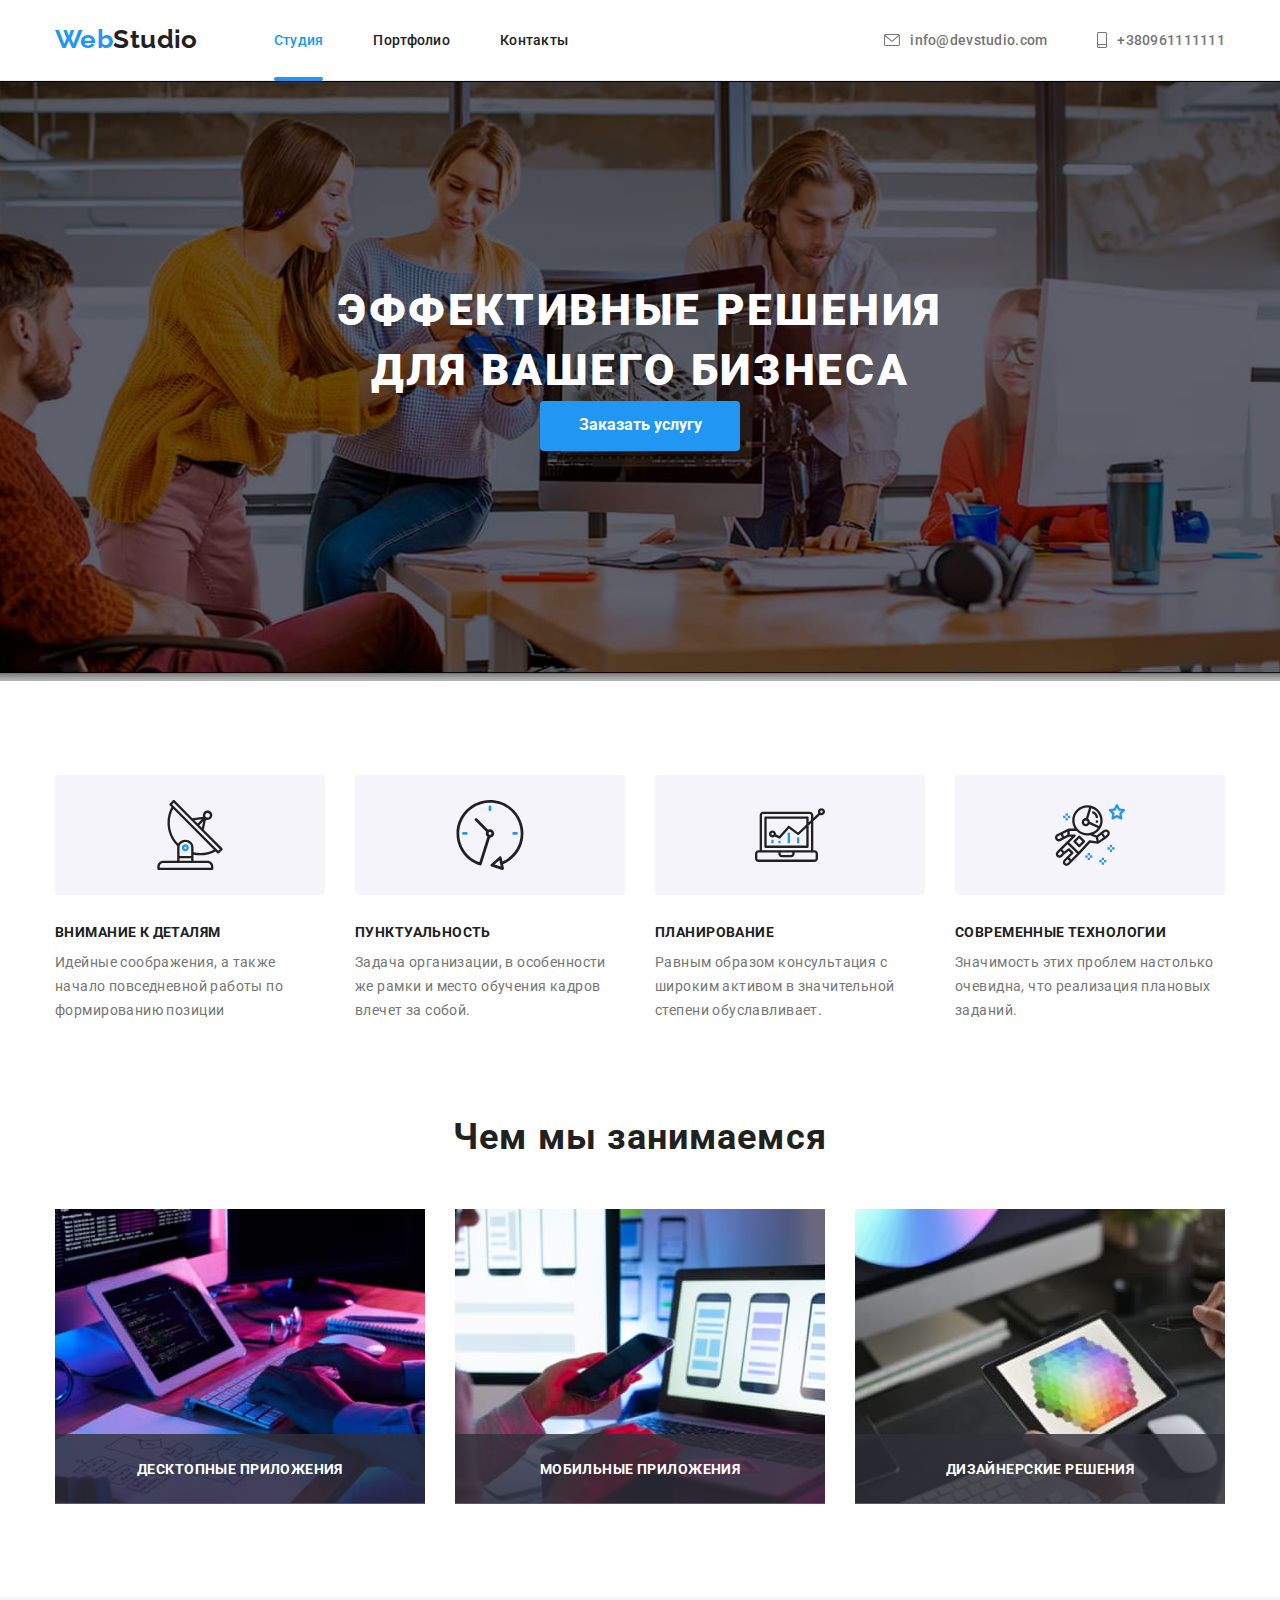
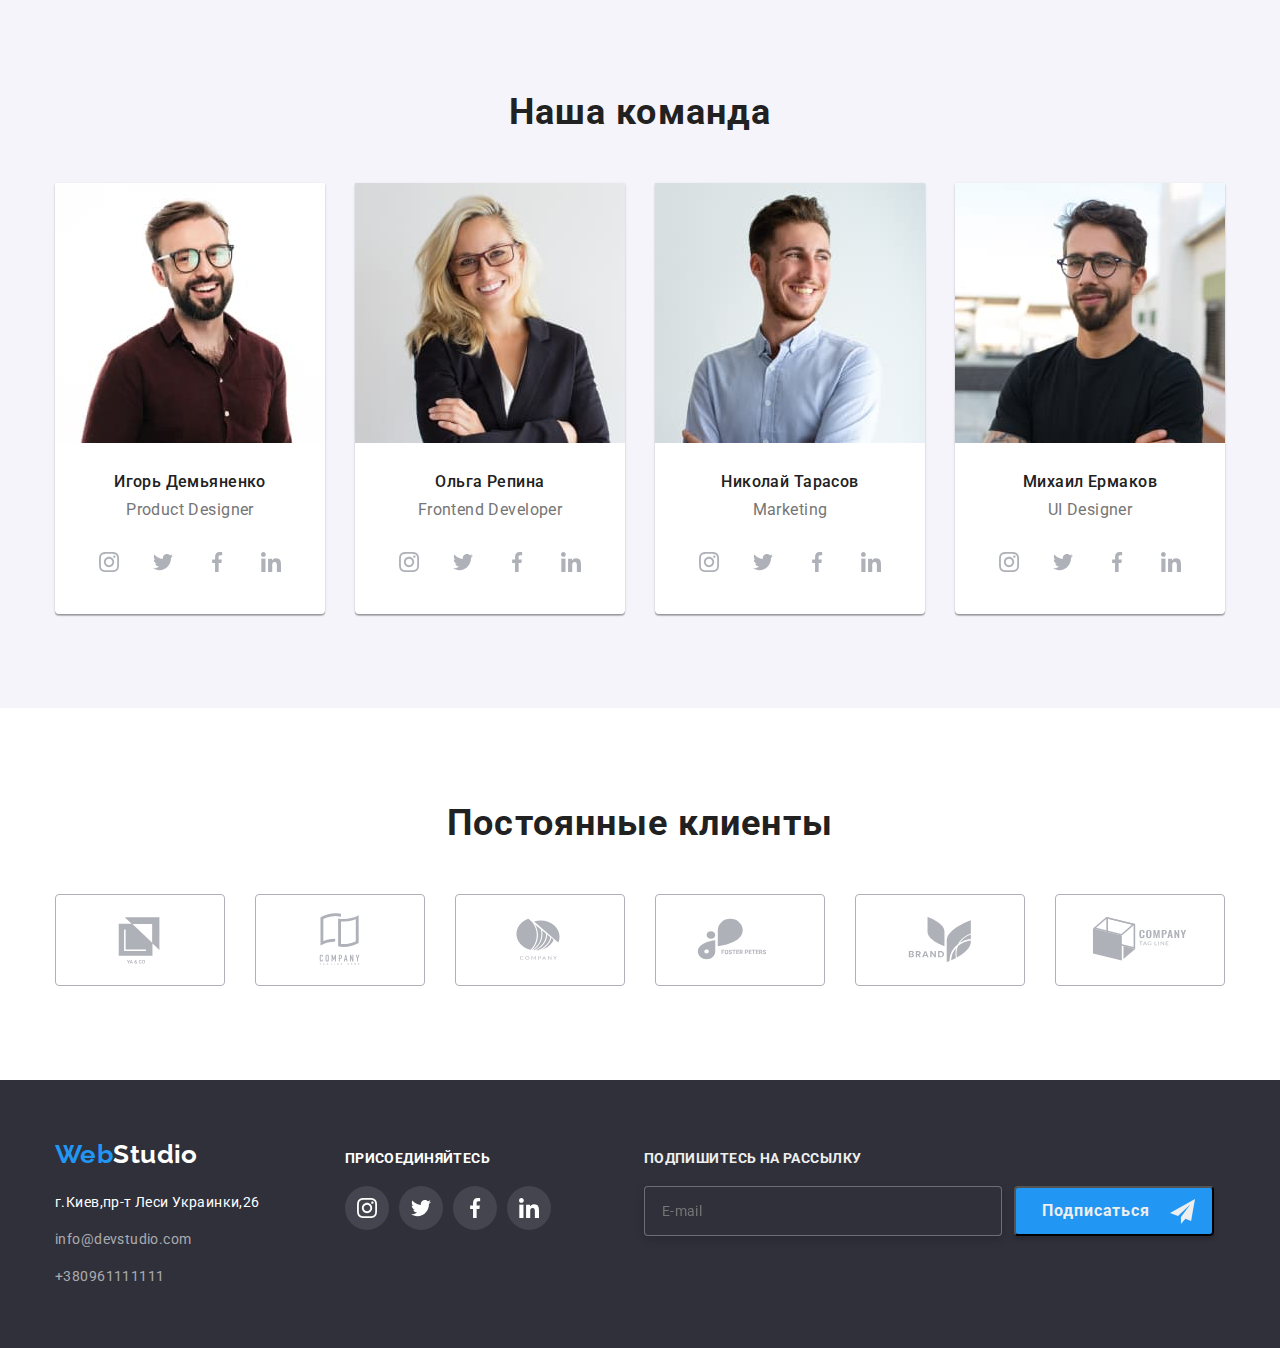
==== commit f2f70c00: "add" ====
--- a/index.html
+++ b/index.html
@@ -434,7 +434,7 @@
               </div>
           </div>
     </footer>
-        <div class="backdrop is" data-modal>
+        <div class="backdrop is is-hidden" data-modal>
             <div class="modal">
               <button type="button" class="close-modal" data-modal-close>
                 <svg class="close-button" width="20" height="20">
--- a/css/styles.css
+++ b/css/styles.css
@@ -934,8 +934,7 @@
   resize: none;
   padding: 10px;
 }
-.modal-div:hover,
-.modal-div:focus {
+.modal-text-area:hover {
   border-color: var(--accent-color);
 }
 .check-text {
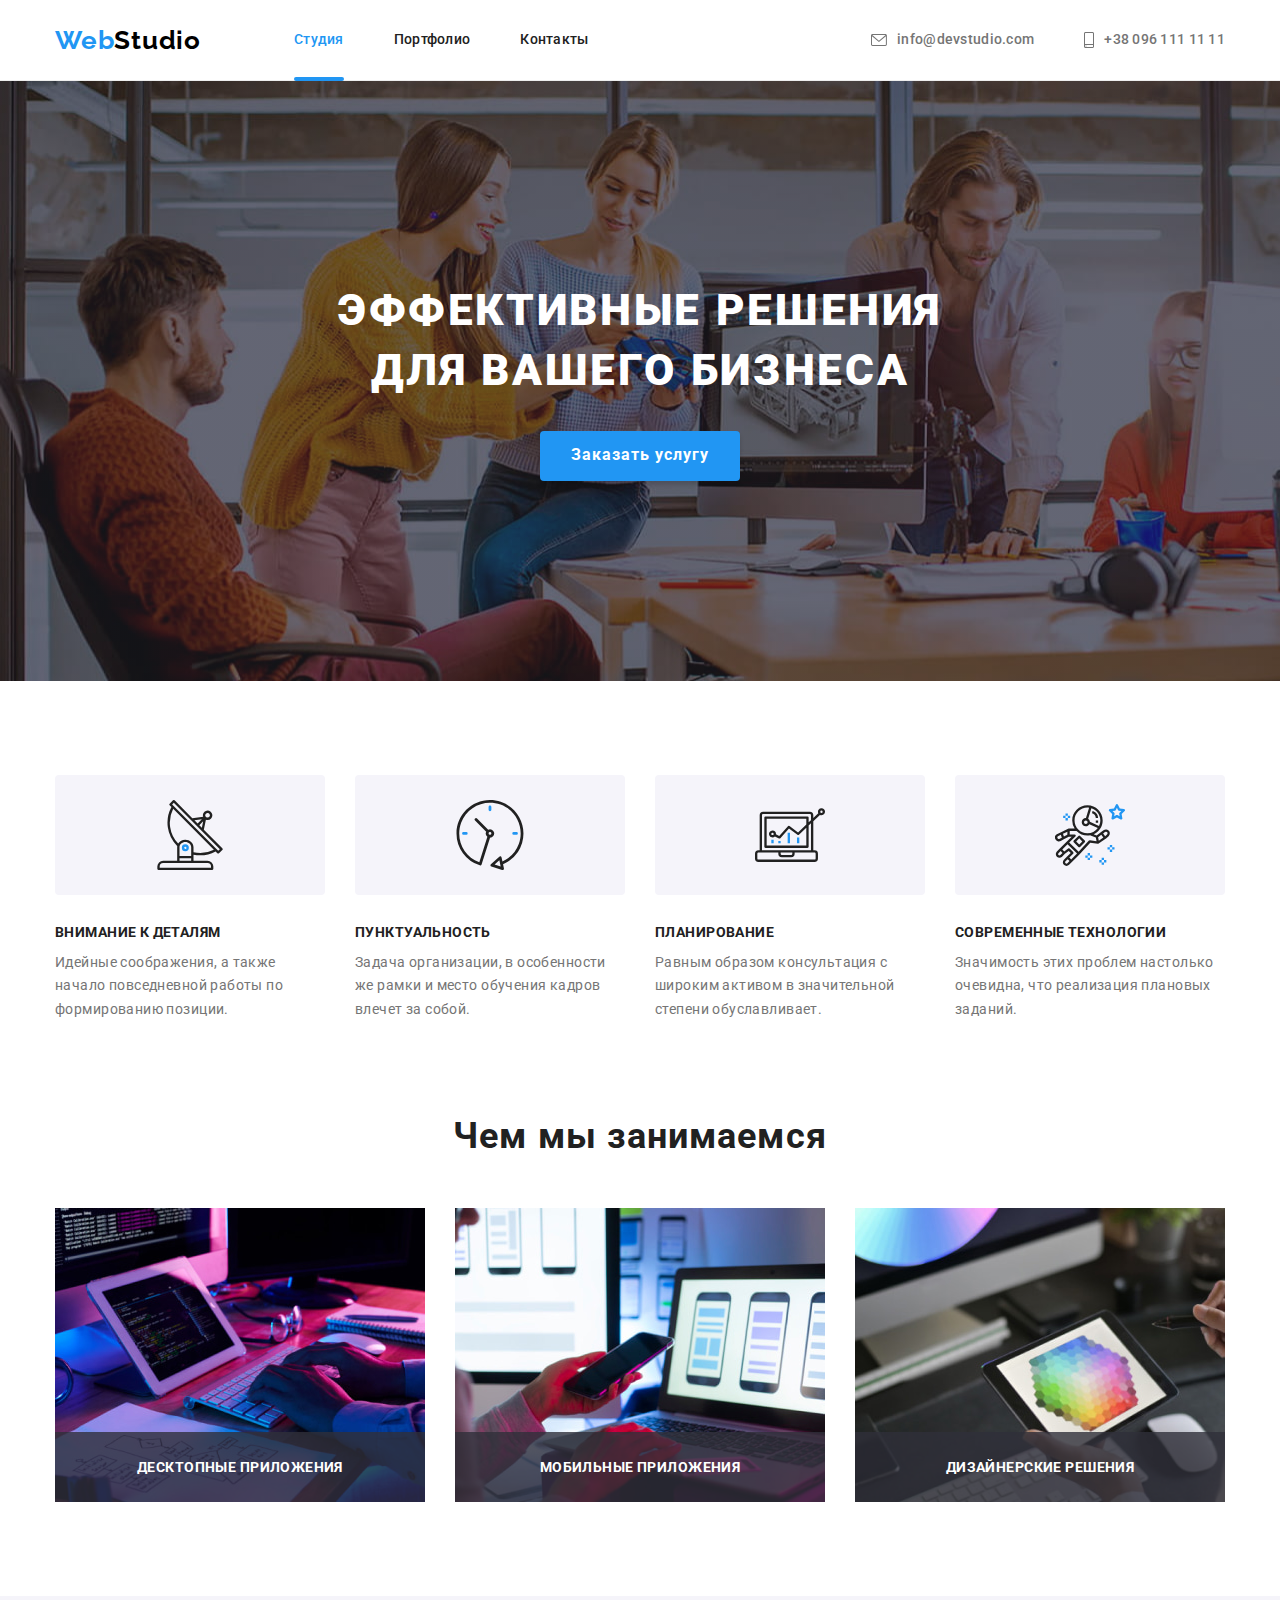
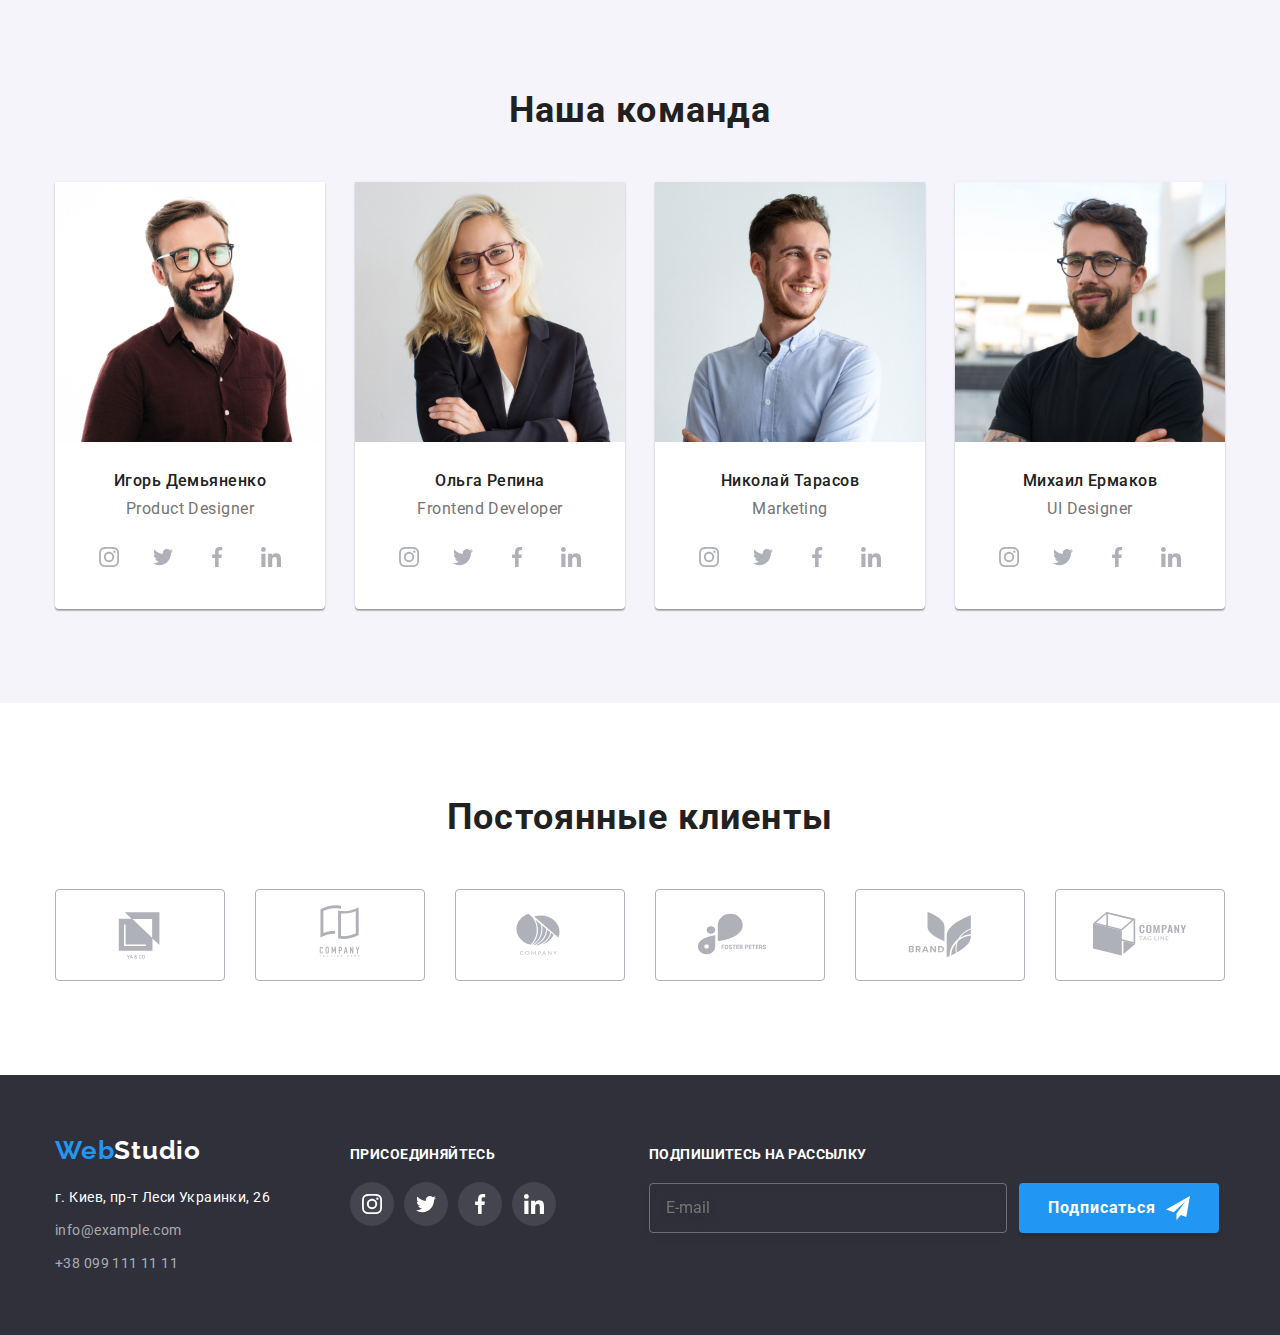
==== commit dbb2fd67: "add" ====
--- a/index.html
+++ b/index.html
@@ -4,528 +4,695 @@
     <meta charset="UTF-8" />
     <meta http-equiv="X-UA-Compatible" content="IE=edge" />
     <meta name="viewport" content="width=device-width, initial-scale=1.0" />
-    <title>webstudio</title>
-    <link rel="preconnect" href="https://fonts.googleapis.com" />
-    <link rel="preconnect" href="https://fonts.gstatic.com" crossorigin />
+    <title>Студия</title>
     <link
       href="https://fonts.googleapis.com/css2?family=Raleway:wght@700&family=Roboto:wght@400;500;700;900&display=swap"
       rel="stylesheet"
     />
     <link
       rel="stylesheet"
-      href="https://cdnjs.cloudflare.com/ajax/libs/modern-normalize/1.1.0/modern-normalize.min.css"
+      href="https://cdn.jsdelivr.net/npm/modern-normalize@1.1.0/modern-normalize.min.css"
     />
-    <link rel="stylesheet" href="./css/styles.css" />
+
+    <link rel="stylesheet" href="./css/main.min.css" />
   </head>
   <body>
-      <!--Шапка страницы-->
-      <header class="header">
-        <div class="container header-container">
-          <!--Навигация на другие страницы-->
-          <nav class="header-nav">
-            <a href="" class="header-logo">Web<span class="bit">Studio</span> </a>
-            <ul class="site-nav list">
-              <li><a href="./index.html" class="nav-link link-studio">Студия</a></li>
-              <li><a href="./portfolio.html" class="nav-link">Портфолио</a></li>
-              <li><a href="" class="nav-link">Контакты</a></li>
-            </ul>
-          </nav>  
-            <ul class="header-nav-list list">
-              <li class="nav-item">
-                <a href="mailto:info@devstudio.com" class="nav-link-mail-tel"><svg class="header-mail-icon" width="16" height="12">
-                    <use href="./images/symbol-defs.svg#icon-envelope"></use></svg>info@devstudio.com</a>
+    <!--Шапка сайта-->
+    <header class="header">
+      <div class="container header__container">
+        <nav class="header-nav">
+          <a class="logo" href="./index.html">Web<span class="logo logo--black">Studio</span></a>
+          <ul class="header-list">
+            <li class="header-list__item">
+              <a class="header-list__link link--line current" href="./index.html">Студия</a>
+            </li>
+            <li class="header-list__item">
+              <a class="header-list__link" href="./portfolio.html">Портфолио</a>
+            </li>
+            <li class="header-list__item">
+              <a class="header-list__link" href="#contacts">Контакты</a>
+            </li>
+          </ul>
+        </nav>
+        <ul class="auth-nav">
+          <li class="auth-nav__item">
+            <a
+              class="auth-nav__link"
+              href="mailto:info@devstudio.com"
+              target="_blank"
+              rel="noopener noreferrer"
+              aria-label="иконка конверта"
+            >
+              <svg class="auth-nav__icon" width="16" height="12">
+                <use href="./images/icons.svg#icon-mail-new"></use></svg
+              >info@devstudio.com</a
+            >
+          </li>
+          <li class="auth-nav__item">
+            <a
+              class="auth-nav__link"
+              href="tel:+380961111111"
+              target="_blank"
+              rel="noopener noreferrer"
+              aria-label="иконка телефона"
+            >
+              <svg class="auth-nav__icon" width="10" height="16">
+                <use href="./images/icons.svg#icon-tel-new"></use></svg
+              >+38 096 111 11 11</a
+            >
+          </li>
+        </ul>
+      </div>
+    </header>
+    <!--Главный контент-->
+    <main>
+      <section class="hero">
+        <div class="container">
+          <h1 class="hero-section__title">
+            эффективные решения<br />
+            для вашего бизнеса
+          </h1>
+          <button class="hero-section__button" type="button" data-modal-open>
+            Заказать услугу
+          </button>
+        </div>
+      </section>
+      <!--Наши преймущества-->
+      <section class="benefits">
+        <div class="container benefits__container">
+          <h2 class="visually-hidden">Список преймуществ</h2>
+          <ul class="benefits-list">
+            <li class="benefits-list__item">
+              <div class="benefits-content">
+                <svg class="benefits-content__icon" width="70" height="70">
+                  <use href="./images/icons.svg#icon-benefits-1"></use>
+                </svg>
+              </div>
+              <h3 class="benefits-list__title">внимание к деталям</h3>
+              <p class="benefits-list__text">
+                Идейные соображения, а также начало повседневной работы по формированию позиции.
+              </p>
+            </li>
+            <li class="benefits-list__item">
+              <div class="benefits-content">
+                <svg class="benefits-content__icon" width="70" height="70">
+                  <use href="./images/icons.svg#icon-benefits-2"></use>
+                </svg>
+              </div>
+              <h3 class="benefits-list__title">пунктуальность</h3>
+              <p class="benefits-list__text">
+                Задача организации, в особенности же рамки и место обучения кадров влечет за собой.
+              </p>
+            </li>
+            <li class="benefits-list__item">
+              <div class="benefits-content">
+                <svg class="benefits-content__icon" width="70" height="70">
+                  <use href="./images/icons.svg#icon-benefits-3"></use>
+                </svg>
+              </div>
+              <h3 class="benefits-list__title">планирование</h3>
+              <p class="benefits-list__text">
+                Равным образом консультация с широким активом в значительной степени обуславливает.
+              </p>
+            </li>
+            <li class="benefits-list__item">
+              <div class="benefits-content">
+                <svg class="benefits-content__icon" width="70" height="70">
+                  <use href="./images/icons.svg#icon-benefits-4"></use>
+                </svg>
+              </div>
+              <h3 class="benefits-list__title">современные технологии</h3>
+              <p class="benefits-list__text">
+                Значимость этих проблем настолько очевидна, что реализация плановых заданий.
+              </p>
+            </li>
+          </ul>
+        </div>
+      </section>
+      <!--Чем мы занимаемся-->
+      <section class="work">
+        <div class="container">
+          <h2 class="work-title">Чем мы занимаемся</h2>
+          <ul class="work-list">
+            <li class="work-list__item">
+              <img
+                src="./images/our-work-section/pic-1.jpg"
+                alt="програмирует"
+                width="370"
+                height="294"
+              />
+              <div class="work-label">
+                <h3 class="work-label__title">Десктопные приложения</h3>
+              </div>
+            </li>
+            <li class="work-list__item">
+              <img
+                src="./images/our-work-section/pic-2.jpg"
+                alt="делает логотипы"
+                width="370"
+                height="294"
+              />
+              <div class="work-label">
+                <h3 class="work-label__title">Мобильные приложения</h3>
+              </div>
+            </li>
+            <li class="work-list__item">
+              <img
+                src="./images/our-work-section/pic-3.jpg"
+                alt="ретуширует"
+                width="370"
+                height="294"
+              />
+              <div class="work-label">
+                <h3 class="work-label__title">Дизайнерские решения</h3>
+              </div>
+            </li>
+          </ul>
+        </div>
+      </section>
+      <!--Наша команда-->
+      <section class="our-team-section">
+        <div class="container">
+          <h2 class="our-team">Наша команда</h2>
+          <ul class="our-team-list">
+            <li class="item">
+              <img
+                class="our-team-list-card"
+                src="./images/our-team-section/product-designer.jpg"
+                alt="портрет мужчины"
+                width="270"
+              />
+              <div class="media-team">
+                <h3 class="our-team-title">Игорь Демьяненко</h3>
+                <p class="our-team-text">Product Designer</p>
+                <ul class="team-icon-list">
+                  <li class="icon-item">
+                    <a
+                      class="link-team-icon"
+                      href=""
+                      target="_blank"
+                      rel="noopener noreferrer"
+                      aria-label="иконка instagramm"
+                    >
+                      <svg class="icon-team" width="20" height="20">
+                        <use href="./images/icons.svg#icon-insta-1"></use>
+                      </svg>
+                    </a>
+                  </li>
+                  <li class="icon-item">
+                    <a
+                      class="link-team-icon"
+                      href=""
+                      target="_blank"
+                      rel="noopener noreferrer"
+                      aria-label="иконка twitter"
+                    >
+                      <svg class="icon-team" width="20" height="20">
+                        <use href="./images/icons.svg#icon-twitter-1"></use>
+                      </svg>
+                    </a>
+                  </li>
+                  <li class="icon-item">
+                    <a
+                      class="link-team-icon"
+                      href=""
+                      target="_blank"
+                      rel="noopener noreferrer"
+                      aria-label="иконка facebook"
+                    >
+                      <svg class="icon-team" width="20" height="20">
+                        <use href="./images/icons.svg#icon-facebook-1"></use>
+                      </svg>
+                    </a>
+                  </li>
+                  <li class="icon-item">
+                    <a
+                      class="link-team-icon"
+                      href=""
+                      target="_blank"
+                      rel="noopener noreferrer"
+                      aria-label="иконка linkedin"
+                    >
+                      <svg class="icon-team" width="20" height="20">
+                        <use href="./images/icons.svg#icon-linkedin-1"></use>
+                      </svg>
+                    </a>
+                  </li>
+                </ul>
+              </div>
+            </li>
+            <li class="item">
+              <img
+                class="our-team-list-card"
+                src="./images/our-team-section/front-end-developer.jpg"
+                alt="портрет женщины в очках"
+                width="270"
+                height="260"
+              />
+              <div class="media-team">
+                <h3 class="our-team-title">Ольга Репина</h3>
+                <p class="our-team-text">Frontend Developer</p>
+                <ul class="team-icon-list">
+                  <li class="icon-item">
+                    <a
+                      class="link-team-icon"
+                      href=""
+                      target="_blank"
+                      rel="noopener noreferrer"
+                      aria-label="иконка instagramm"
+                    >
+                      <svg class="icon-team" width="20" height="20">
+                        <use href="./images/icons.svg#icon-insta-1"></use>
+                      </svg>
+                    </a>
+                  </li>
+                  <li class="icon-item">
+                    <a
+                      class="link-team-icon"
+                      href=""
+                      target="_blank"
+                      rel="noopener noreferrer"
+                      aria-label="иконка twitter"
+                    >
+                      <svg class="icon-team" width="20" height="20">
+                        <use href="./images/icons.svg#icon-twitter-1"></use>
+                      </svg>
+                    </a>
+                  </li>
+                  <li class="icon-item">
+                    <a
+                      class="link-team-icon"
+                      href=""
+                      target="_blank"
+                      rel="noopener noreferrer"
+                      aria-label="иконка facebook"
+                    >
+                      <svg class="icon-team" width="20" height="20">
+                        <use href="./images/icons.svg#icon-facebook-1"></use>
+                      </svg>
+                    </a>
+                  </li>
+                  <li class="icon-item">
+                    <a
+                      class="link-team-icon"
+                      href=""
+                      target="_blank"
+                      rel="noopener noreferrer"
+                      aria-label="иконка linkedin"
+                    >
+                      <svg class="icon-team" width="20" height="20">
+                        <use href="./images/icons.svg#icon-linkedin-1"></use>
+                      </svg>
+                    </a>
+                  </li>
+                </ul>
+              </div>
+            </li>
+            <li class="item">
+              <img
+                class="our-team-list-card"
+                src="./images/our-team-section/marketing.jpg"
+                alt="портрет мужчины"
+                width="270"
+                height="260"
+              />
+              <div class="media-team">
+                <h3 class="our-team-title">Николай Тарасов</h3>
+                <p class="our-team-text">Marketing</p>
+                <ul class="team-icon-list">
+                  <li class="icon-item">
+                    <a
+                      class="link-team-icon"
+                      href=""
+                      target="_blank"
+                      rel="noopener noreferrer"
+                      aria-label="иконка instagramm"
+                    >
+                      <svg class="icon-team" width="20" height="20">
+                        <use href="./images/icons.svg#icon-insta-1"></use>
+                      </svg>
+                    </a>
+                  </li>
+                  <li class="icon-item">
+                    <a
+                      class="link-team-icon"
+                      href=""
+                      target="_blank"
+                      rel="noopener noreferrer"
+                      aria-label="иконка twitter"
+                    >
+                      <svg class="icon-team" width="20" height="20">
+                        <use href="./images/icons.svg#icon-twitter-1"></use>
+                      </svg>
+                    </a>
+                  </li>
+                  <li class="icon-item">
+                    <a
+                      class="link-team-icon"
+                      href=""
+                      target="_blank"
+                      rel="noopener noreferrer"
+                      aria-label="иконка facebook"
+                    >
+                      <svg class="icon-team" width="20" height="20">
+                        <use href="./images/icons.svg#icon-facebook-1"></use>
+                      </svg>
+                    </a>
+                  </li>
+                  <li class="icon-item">
+                    <a
+                      class="link-team-icon"
+                      href=""
+                      target="_blank"
+                      rel="noopener noreferrer"
+                      aria-label="иконка linkedin"
+                    >
+                      <svg class="icon-team" width="20" height="20">
+                        <use href="./images/icons.svg#icon-linkedin-1"></use>
+                      </svg>
+                    </a>
+                  </li>
+                </ul>
+              </div>
+            </li>
+            <li class="item">
+              <img
+                class="our-team-list-card"
+                src="./images/our-team-section/ui-designer.jpg"
+                alt="портрет мужчины"
+                width="270"
+                height="260"
+              />
+              <div class="media-team">
+                <h3 class="our-team-title">Михаил Ермаков</h3>
+                <p class="our-team-text">UI Designer</p>
+                <ul class="team-icon-list">
+                  <li class="icon-item">
+                    <a
+                      class="link-team-icon"
+                      href=""
+                      target="_blank"
+                      rel="noopener noreferrer"
+                      aria-label="иконка instagramm"
+                    >
+                      <svg class="icon-team" width="20" height="20">
+                        <use href="./images/icons.svg#icon-insta-1"></use>
+                      </svg>
+                    </a>
+                  </li>
+                  <li class="icon-item">
+                    <a
+                      class="link-team-icon"
+                      href=""
+                      target="_blank"
+                      rel="noopener noreferrer"
+                      aria-label="иконка twitter"
+                    >
+                      <svg class="icon-team" width="20" height="20">
+                        <use href="./images/icons.svg#icon-twitter-1"></use>
+                      </svg>
+                    </a>
+                  </li>
+                  <li class="icon-item">
+                    <a
+                      class="link-team-icon"
+                      href=""
+                      target="_blank"
+                      rel="noopener noreferrer"
+                      aria-label="иконка facebook"
+                    >
+                      <svg class="icon-team" width="20" height="20">
+                        <use href="./images/icons.svg#icon-facebook-1"></use>
+                      </svg>
+                    </a>
+                  </li>
+                  <li class="icon-item">
+                    <a
+                      class="link-team-icon"
+                      href=""
+                      target="_blank"
+                      rel="noopener noreferrer"
+                      aria-label="иконка linkedin"
+                    >
+                      <svg class="icon-team" width="20" height="20">
+                        <use href="./images/icons.svg#icon-linkedin-1"></use>
+                      </svg>
+                    </a>
+                  </li>
+                </ul>
+              </div>
+            </li>
+          </ul>
+        </div>
+      </section>
+      <!--Наши клиенты-->
+      <section class="clients-section">
+        <div class="container">
+          <h2 class="our-team">Постоянные клиенты</h2>
+          <ul class="clients-list">
+            <li class="item">
+              <a
+                class="clients-list-link"
+                href=""
+                target="_blank"
+                rel="noopener noreferrer"
+                aria-label="иконка компании"
+              >
+                <svg class="clients-logo" width="170" height="92">
+                  <use href="./images/icons.svg#icon-client-1"></use>
+                </svg>
+              </a>
+            </li>
+            <li class="item">
+              <a
+                class="clients-list-link"
+                href=""
+                target="_blank"
+                rel="noopener noreferrer"
+                aria-label="иконка компании"
+              >
+                <svg class="clients-logo">
+                  <use href="./images/icons.svg#icon-client-2"></use>
+                </svg>
+              </a>
+            </li>
+            <li class="item">
+              <a
+                class="clients-list-link"
+                href=""
+                target="_blank"
+                rel="noopener noreferrer"
+                aria-label="иконка компании"
+              >
+                <svg class="clients-logo">
+                  <use href="./images/icons.svg#icon-client-3"></use>
+                </svg>
+              </a>
+            </li>
+            <li class="item">
+              <a
+                class="clients-list-link"
+                href=""
+                target="_blank"
+                rel="noopener noreferrer"
+                aria-label="иконка компании"
+              >
+                <svg class="clients-logo">
+                  <use href="./images/icons.svg#icon-client-4"></use>
+                </svg>
+              </a>
+            </li>
+            <li class="item">
+              <a
+                class="clients-list-link"
+                href=""
+                target="_blank"
+                rel="noopener noreferrer"
+                aria-label="иконка компании"
+              >
+                <svg class="clients-logo">
+                  <use href="./images/icons.svg#icon-client-5"></use>
+                </svg>
+              </a>
+            </li>
+            <li class="item">
+              <a
+                class="clients-list-link"
+                href=""
+                target="_blank"
+                rel="noopener noreferrer"
+                aria-label="иконка компании"
+              >
+                <svg class="clients-logo">
+                  <use href="./images/icons.svg#icon-client-6"></use>
+                </svg>
+              </a>
+            </li>
+          </ul>
+        </div>
+      </section>
+    </main>
+    <!--Подвал-->
+    <footer class="footer" id="contacts">
+      <div class="container footer-web">
+        <div class="footer-collums">
+          <a class="logo logo--complain" href="./index.html"
+            >Web<span class="logo logo--white">Studio</span></a
+          >
+          <address class="adress-footer">
+            <ul class="footer-list">
+              <li class="item">
+                <a class="footer-adress" href="#">г. Киев, пр-т Леси Украинки, 26</a>
               </li>
-              <li>
-                <a href="tel:+38096111111" class="nav-link-mail-tel"><svg class="header-telephone-icon" width="10" height="16">
-                    <use href="./images/symbol-defs.svg#icon-smartphone"></use></svg>+380961111111</a>
+              <li class="item">
+                <a class="footer-contacts" href="mailto:info@example.com">info@example.com</a>
+              </li>
+              <li class="item">
+                <a class="footer-contacts" href="tel:+380991111111">+38 099 111 11 11</a>
               </li>
             </ul>
-        </div>
-      </header>
-      <main>
-        <!-- hero -->
+          </address>
+        </div>
+        <div class="footer-social">
+          <h2 class="footer-invite">присоединяйтесь</h2>
+          <ul class="footer-web">
+            <li class="item">
+              <a
+                class="footer-icon-font"
+                href=""
+                target="_blank"
+                rel="noopener noreferrer"
+                aria-label="иконка instagramm"
+              >
+                <svg class="footer-icon" width="20" height="20">
+                  <use href="./images/icons.svg#icon-insta-2"></use>
+                </svg>
+              </a>
+            </li>
+            <li class="item">
+              <a
+                class="footer-icon-font"
+                href=""
+                target="_blank"
+                rel="noopener noreferrer"
+                aria-label="иконка twitter"
+              >
+                <svg class="footer-icon" width="20" height="20">
+                  <use href="./images/icons.svg#icon-twitter-2"></use>
+                </svg>
+              </a>
+            </li>
+            <li class="item">
+              <a
+                class="footer-icon-font"
+                href=""
+                target="_blank"
+                rel="noopener noreferrer"
+                aria-label="иконка facebook"
+              >
+                <svg class="footer-icon" width="20" height="20">
+                  <use href="./images/icons.svg#icon-facebook-2"></use>
+                </svg>
+              </a>
+            </li>
+            <li class="item">
+              <a
+                class="footer-icon-font"
+                href=""
+                target="_blank"
+                rel="noopener noreferrer"
+                aria-label="иконка linkedin"
+              >
+                <svg class="footer-icon" width="20" height="20">
+                  <use href="./images/icons.svg#icon-linkedin-2"></use>
+                </svg>
+              </a>
+            </li>
+          </ul>
+        </div>
+        <!-- Форма в подвале -->
+        <div class="footer-form">
+          <h2 class="footer-form-title">Подпишитесь на рассылку</h2>
+          <div class="form-block">
+            <form class="form-footer">
+              <input class="input-footer" type="email" name="email" placeholder="E-mail" />
+              <button class="form-button-footer" type="submit">
+                Подписаться
+                <svg class="send-icon" width="24px" height="24px">
+                  <use href="./images/icons.svg#icon-send"></use>
+                </svg>
+              </button>
+            </form>
+          </div>
+        </div>
+      </div>
+    </footer>
+    <div class="backdrop is-hidden" data-modal>
+      <div class="modal-window">
+        <button class="button-close" type="button" data-modal-close>
+          <svg class="close-icon">
+            <use href="./images/icons.svg#icon-close"></use>
+          </svg>
+        </button>
+        <!-- form -->
 
-        <section class="section-hero overlay">
-        <div class="container">
-        
-          <h1 class="hero-title">Эффективные решения для вашего бизнеса</h1>
-          <div>
-            <button type="button" class="button" data-modal-open>
-              Заказать услугу 
-            </button>
-          </div>
+        <form class="form">
+          <b class="form-title">Оставьте свои данные, мы вам перезвоним</b>
+          <label class="form-field" for="name"
+            ><span class="label-title">Имя</span>
+            <input class="form-input" type="text" name="name" id="name" />
+            <svg class="label-icon" width="18px" height="18px">
+              <use href="./images/icons.svg#icon-name"></use>
+            </svg>
+          </label>
+          <label class="form-field" for="tel"
+            ><span class="label-title">Телефон</span>
+            <input class="form-input" type="text" name="mail" id="tel" />
+            <svg class="label-icon" width="18px" height="18px">
+              <use href="./images/icons.svg#icon-form-phone"></use>
+            </svg>
+          </label>
+          <label class="form-field" for="mail"
+            ><span class="label-title">Почта</span>
+            <input class="form-input" type="text" name="mail" id="mail" />
+            <svg class="label-icon" width="18px" height="18px">
+              <use href="./images/icons.svg#icon-form-mail"></use>
+            </svg>
+          </label>
+          <label class="form-field" for="comment"
+            ><span class="label-title">Комментарий</span>
+            <textarea
+              class="text-area-label"
+              name="comment"
+              id="comment"
+              placeholder="Введите текст"
+            ></textarea>
+          </label>
+          <label class="policy-agreement" for="checkbox">
+            <input
+              class="agreement-checkbox visually-hidden"
+              type="checkbox"
+              name="checkbox"
+              id="checkbox"
+              aria-hidden="true"
+              tabindex="-1"
+            />
+            <span class="custom-checkbox" role="checkbox" tabindex="0" aria-checked="true">
+              <svg class="icon-check" width="16px" height="15px">
+                <use href="./images/icons.svg#icon-check-2"></use>
+              </svg>
+            </span>
+            <span class="field-policy"
+              >Соглашаюсь с рассылкой и принимаю
+              <a class="policy-link" href="">Условия договора</a></span
+            >
+          </label>
 
-        </div>
-        </section>
+          <button class="button-submit" type="submit">Отправить</button>
+        </form>
+      </div>
+    </div>
 
-
-        <!-- main qualities -->
-        <section class="section">
-          <div class="container">
-            <div class="visually-hidden">
-              <h2 class="qualities-main-title">Главные качества</h2>
-            </div>
-            <ul class="qualities-list list">
-              <li class="qualities-list-item">
-                <div class="box">
-                  <svg class="clock-icon" width="70" height="70">
-                    <use href="./images/symbol-defs.svg#icon-antenna-1"></use>
-                  </svg>
-                </div>
-                <h3 class="properties-title">Внимание к деталям</h3>
-                <p class="properties-slogan">
-                  Идейные соображения, а также начало повседневной работы по формированию позиции
-                </p>
-              </li>
-              <li class="qualities-list-item">
-                <div class="box">
-                  <svg class="clock-icon" width="70" height="70">
-                    <use href="./images/symbol-defs.svg#icon-clock-1"></use>
-                  </svg>
-                </div>
-                <h3 class="properties-title">Пунктуальность</h3>
-                <p class="properties-slogan">
-                  Задача организации, в особенности же рамки и место обучения кадров влечет за собой.
-                </p>
-              </li>
-              <li class="qualities-list-item">
-                <div class="box">
-                  <svg class="diagram-icon" width="70" height="70">
-                    <use href="./images/symbol-defs.svg#icon-diagram-1"></use>
-                  </svg>
-                </div>
-                <h3 class="properties-title">Планирование</h3>
-                <p class="properties-slogan">
-                  Равным образом консультация с широким активом в значительной степени обуславливает.
-                </p>
-              </li>
-              <li>
-                <div class="box">
-                  <svg class="astronaut-icon" width="70" height="70">
-                    <use href="./images/symbol-defs.svg#icon-astronaut-1"></use>
-                  </svg>
-                </div>
-                <h3 class="properties-title">Современные технологии</h3>
-                <p class="properties-slogan">
-                  Значимость этих проблем настолько очевидна, что реализация плановых заданий.
-                </p>
-              </li>
-            </ul>
-          </div>
-        </section>
-        
-          <!-- work -->
-        <section class="section section-work">
-          <div class="container">
-          <h2 class="work-title">Чем мы занимаемся</h2>
-          <ul class="work-list list">
-            <li class="work-list-item1"><img src="./images/box1.jpg" alt="Программирование" width="370"/></li>
-              <div class="descript">
-                <p class="descript-title">Десктопные приложения</p>
-              </div>
-            
-            <li class="work-list-item2"><img src="./images/box2.jpg" alt="Адаптация" width="370"/>
-              <div class="descript">
-                <p class="descript-title">Мобильные приложения</p>
-              </div>
-            </li>
-            <li class="work-list-item3"><img src="./images/box3.jpg" alt="Дизайн" width="370"/>
-              <div class="descript">
-                <p class="descript-title">Дизайнерские решения</p>
-              </div>
-            </li>
-          </ul>
-          </div>
-        </section>
-          <!-- peoples -->
-        <section class="section section-peoples">
-          <div class="container">
-            <h2 class="people-title">Наша команда</h2>
-              <ul class="people-list list">
-                <li class="people-list-item">
-                  <img src="./images/demjanenko.jpg" alt="Игорь Демьяненко" width="270" height="260" />
-                  <div class="peoples-div">
-                    <h3 class="peoples">Игорь Демьяненко</h3>
-                    <p class="who-is-it">Product Designer</p>
-                    <ul class="peoples-soc-list list">
-                      <li class="peoples-list-item">
-                        <a href="" class="peoples-soc-link">
-                          <svg class="icon-soc-link" width="20" height="20">
-                            <use href="./images/symbol-defs.svg#icon-instagram-2"></use>
-                          </svg>
-                        </a>
-                      </li>
-                      <li class="peoples-list-item">
-                        <a href="" class="peoples-soc-link">
-                          <svg class="icon-soc-link" width="20" height="20">
-                            <use href="./images/symbol-defs.svg#icon-twitter-1"></use>
-                          </svg>
-                        </a>
-                      </li>
-                      <li class="peoples-list-item">
-                        <a href="" class="peoples-soc-link">
-                          <svg class="icon-soc-link" width="20" height="20">
-                            <use href="./images/symbol-defs.svg#icon-facebook-1"></use>
-                          </svg>
-                        </a>
-                      </li>
-                      <li class="peoples-list-item">
-                        <a href="" class="peoples-soc-link">
-                          <svg class="icon-soc-link" width="20" height="20">
-                            <use href="./images/symbol-defs.svg#icon-linkedin-1"></use>
-                          </svg>
-                        </a>
-                      </li>
-                  </div>  
-                </li>
-              <li class="people-list-item">
-                <img src="./images/repina.jpg" alt="Ольга Репина" width="270" height="260" />
-                <div class="peoples-div">
-                  <h3 class="peoples">Ольга Репина</h3>
-                  <p class="who-is-it">Frontend Developer</p>              
-                
-                  <ul class="peoples-soc-list list">
-                    <li class="peoples-list-item">
-                      <a href="" class="peoples-soc-link">
-                        <svg class="icon-soc-link" width="20" height="20">
-                          <use href="./images/symbol-defs.svg#icon-instagram-2"></use>
-                        </svg>
-                      </a>
-                    </li>
-                    <li class="peoples-list-item">
-                      <a href="" class="peoples-soc-link">
-                        <svg class="icon-soc-link" width="20" height="20">
-                          <use href="./images/symbol-defs.svg#icon-twitter-1"></use>
-                        </svg>
-                      </a>
-                    </li>
-                    <li class="peoples-list-item">
-                      <a href="" class="peoples-soc-link">
-                        <svg class="icon-soc-link" width="20" height="20">
-                          <use href="./images/symbol-defs.svg#icon-facebook-1"></use>
-                        </svg>
-                      </a>
-                    </li>
-                    <li class="peoples-list-item">
-                      <a href="" class="peoples-soc-link">
-                        <svg class="icon-soc-link" width="20" height="20">
-                          <use href="./images/symbol-defs.svg#icon-linkedin-1"></use>
-                        </svg>
-                      </a>
-                    </li>
-
-                  </ul>
-                </div>
-              </li>
-              <li class="people-list-item">
-                <img src="./images/tarasov.jpg" alt="Николай Тарасов" width="270" height="260" />
-                <div class="peoples-div">
-                  <h3 class="peoples">Николай Тарасов</h3>
-                  <p class="who-is-it">Marketing</p>              
-                
-                  <ul class="peoples-soc-list list">
-                    <li class="peoples-list-item">
-                      <a href="" class="peoples-soc-link">
-                        <svg class="icon-soc-link" width="20" height="20">
-                          <use href="./images/symbol-defs.svg#icon-instagram-2"></use>
-                        </svg>
-                      </a>
-                    </li>
-                    <li class="peoples-list-item">
-                      <a href="" class="peoples-soc-link">
-                        <svg class="icon-soc-link" width="20" height="20">
-                          <use href="./images/symbol-defs.svg#icon-twitter-1"></use>
-                        </svg>
-                      </a>
-                    </li>
-                    <li class="peoples-list-item">
-                      <a href="" class="peoples-soc-link">
-                        <svg class="icon-soc-link" width="20" height="20">
-                          <use href="./images/symbol-defs.svg#icon-facebook-1"></use>
-                        </svg>
-                      </a>
-                    </li>
-                    <li class="peoples-list-item">
-                      <a href="" class="peoples-soc-link">
-                        <svg class="icon-soc-link" width="20" height="20">
-                          <use href="./images/symbol-defs.svg#icon-linkedin-1"></use>
-                        </svg>
-                      </a>
-                    </li>
-
-                  </ul>
-                </div>
-              </li>
-              <li class="people-list-item-right">
-                <img src="./images/ermakov.jpg" alt="Михаил Ермаков" width="270" height="260" />
-                <div class="peoples-div">
-                  <h3 class="peoples">Михаил Ермаков</h3>
-                  <p class="who-is-it">UI Designer</p>              
-                
-                  <ul class="peoples-soc-list list">
-                    <li class="peoples-list-item">
-                      <a href="" class="peoples-soc-link">
-                        <svg class="icon-soc-link" width="20" height="20">
-                          <use href="./images/symbol-defs.svg#icon-instagram-2"></use>
-                        </svg>
-                      </a>
-                    </li>
-                    <li class="peoples-list-item">
-                      <a href="" class="peoples-soc-link">
-                        <svg class="icon-soc-link" width="20" height="20">
-                          <use href="./images/symbol-defs.svg#icon-twitter-1"></use>
-                        </svg>
-                      </a>
-                    </li>
-                    <li class="peoples-list-item">
-                      <a href="" class="peoples-soc-link">
-                        <svg class="icon-soc-link" width="20" height="20">
-                          <use href="./images/symbol-defs.svg#icon-facebook-1"></use>
-                        </svg>
-                      </a>
-                    </li>
-                    <li class="peoples-list-item">
-                      <a href="" class="peoples-soc-link">
-                        <svg class="icon-soc-link" width="20" height="20">
-                          <use href="./images/symbol-defs.svg#icon-linkedin-1"></use>
-                        </svg>
-                      </a>
-                    </li>
-
-                  </ul>
-                </div>
-              </li>
-            </ul>
-          </div>
-        </section>
-        <!-- Постоянные клиенты -->
-        <section class="section section-client">
-          <div class="container">
-            <h2 class="client-title">Постоянные клиенты</h2>
-          </div>
-            <div class="container">
-              <ul class="client-icon-list list">
-                <li class="client-icon-item">
-                  <a href="" class="client-icon-link">
-                  <svg class="icon-group" width="106" height="60">
-                      <use href="./images/symbol-defs.svg#icon-Union"></use>
-                    </svg>
-                  </a>
-                </li>
-                <li class="client-icon-item">
-                  <a href=""class="client-icon-link">
-                    <svg class="icon-group" width="106" height="60">
-                      <use href="./images/symbol-defs.svg#icon-group-1"></use>
-                    </svg>
-                  </a>
-                </li>
-                <li class="client-icon-item">
-                  <a href=""class="client-icon-link">
-                    <svg class="icon-group" width="106" height="60">
-                      <use href="./images/symbol-defs.svg#icon-group-2"></use>
-                    </svg>
-                  </a>
-                </li>
-                <li class="client-icon-item">
-                  <a href=""class="client-icon-link">
-                    <svg class="icon-group" width="106" height="60">
-                      <use href="./images/symbol-defs.svg#icon-Logo"></use>
-                    </svg>
-                  </a>
-                </li>
-                <li class="client-icon-item">
-                  <a href=""class="client-icon-link">
-                  <svg class="icon-group" width="106" height="60">
-                      <use href="./images/symbol-defs.svg#icon-group-3"></use>
-                    </svg>
-                  </a>
-                </li>
-                <li class="client-icon-item">
-                  <a href=""class="client-icon-link">
-                  <svg class="icon-group" width="106" height="60">
-                      <use href="./images/symbol-defs.svg#icon-Logo-1"></use>
-                    </svg>
-                  </a>
-                </li>
-
-              </ul>
-            </div>
-          
-        </section>
-
-
-      </main>
-      <!--Подвал страницы-->
-
-      <footer class="footer">
-          <div class="container footer-container">
-            <div class="footer-nav-container">
-              <a href="" class="footer-logo">Web<span class="footer-bit">Studio</span> </a>
-              <!--Навигация на другие страницы-->
-              <address class="address">
-                <ul class="footer-nav list">
-                  <li class="footer-nav-list">
-                    <a href="г.Киев, пр-т Леси Украинки,26" class="footer-nav-link-address"
-                      >г.Киев,пр-т Леси Украинки,26
-                    </a>
-                  </li>
-                  <li class="footer-nav-list">
-                    <a href="mailto:info@devstudio.com" class="footer-nav-link-mail"
-                      >info@devstudio.com
-                    </a>
-                  </li>
-                  <li><a href="tel:+380961111111" class="footer-nav-link-tel">+380961111111</a></li>
-                </ul>
-              </address>
-            </div>
-            <div class="footer-soc-container">          
-                  <p class="footer-soc-title">присоединяйтесь</p>
-                    <ul class="footer-soc-list list">
-                      <li class="footer-list-item">
-                        <a href="" class="footer-soc-link">
-                          <svg class="icon-soc-link" width="20" height="20">
-                            <use href="./images/symbol-defs.svg#icon-instagram-2"></use>
-                          </svg>
-                        </a>
-                      </li>
-                      <li class="footer-list-item">
-                        <a href="" class="footer-soc-link">
-                          <svg class="icon-soc-link" width="20" height="20">
-                            <use href="./images/symbol-defs.svg#icon-twitter-1"></use>
-                          </svg>
-                        </a>
-                      </li>
-                      <li class="footer-list-item">
-                        <a href="" class="footer-soc-link">
-                          <svg class="icon-soc-link" width="20" height="20">
-                            <use href="./images/symbol-defs.svg#icon-facebook-1"></use>
-                          </svg>
-                        </a>
-                      </li>
-                      <li class=footer-list-item">
-                        <a href="" class="footer-soc-link">
-                          <svg class="icon-soc-link" width="20" height="20">
-                            <use href="./images/symbol-defs.svg#icon-linkedin-1"></use>
-                          </svg>
-                        </a>
-                      </li>
-
-                    </ul>
-              </div>
-              <div class="footer-email-input">
-                <b class="title-email-input">подпишитесь на рассылку</b>
-                <form class="footer-form">
-                  <label class="footer-label" for="modal-text">
-                  <input 
-                    type="email"
-                    name="email"
-                    placeholder="E-mail"
-                    class="footer-input"
-                    required
-                  />
-                  <button class="footer-submit" type="submit">
-                  <span class="footer-span">Подписаться</span>
-                    <svg class="icon-send" width="25" height="25">
-                      <use href="./images/symbol-defs.svg#icon-icon-send"></use>
-                    </svg>
-                  </button>
-                  </label>
-                </form>
-              </div>
-          </div>
-    </footer>
-        <div class="backdrop is is-hidden" data-modal>
-            <div class="modal">
-              <button type="button" class="close-modal" data-modal-close>
-                <svg class="close-button" width="20" height="20">
-                  <use href="./images/symbol-defs.svg#icon-close"></use>
-                </svg>
-              </button>
-              <p class="modal-title">Оставьте свои данные, мы вам перезвоним</p>
-              
-              <form class="modal-form">
-                
-                <label class="modal-field">
-                  <span class="label-modal">Имя</span>
-                  <input
-                    minlength="5" 
-                    type="text"
-                    name="user-name" 
-                    class="modal-input"
-                    required
-                  />
-                  <svg class="input-icon" width="18" height="18">
-                    <use 
-                      href="./images/symbol-defs.svg#icon-person-black-18dp-1">
-                    </use>
-                  </svg>
-                </label>
-                <label class="modal-field">
-                  <span class="label-modal">Телефон</span>
-                  <input 
-                  type="tel"
-                    name="user-tel" 
-                    class="modal-input"
-                    required
-                    title="+380 (96) 111-11-11"
-                    pattern="[\+]\d{3}\s[\(]\d{2}[\)]\s\d{3}[\-]\d{2}[\-]\d{2}"
-                    minlength="13"
-                    maxlength="19"
-                  />
-                  <svg class="input-icon" width="18" height="18">
-                    <use 
-                      href="./images/symbol-defs.svg#icon-phone-black-18dp-1">
-                    </use>
-                  </svg>
-                  </label>
-                  <label class="modal-field">
-                    <span class="label-modal">Почта</span>
-                  <input 
-                    type="email"
-                    name="user-mail"
-                    class="modal-input"
-                    required
-                  />
-                  <svg class="input-icon" width="18" height="18">
-                  <use 
-                    href="./images/symbol-defs.svg#icon-email-black-18dp-1">
-                  </use>
-                  </svg>
-                  </label>
-                
-                <div class="modal-div">
-                  <label class="modal-label" for="modal-text">Комментарий</label>
-                  <textarea 
-                    name="modal-text" 
-                    id="modal-text"
-                    class="modal-text-area"
-                    placeholder="Введите текст"
-                  >Я думаю, что
-                  </textarea>
-                </div>
-                <div class="modal-div">
-                  <input 
-                  type="checkbox" 
-                  name="privacy" 
-                  id="privacy" 
-                  class="input-check visually-hidden"
-                  />
-                  <label for="privacy" class="check-text"
-                  ><span>
-                    <svg class="check-icon" width="11" height="8">
-                    <use 
-                      href="./images/symbol-defs.svg#icon-check">
-                    </use>
-                  </svg>
-                  </span> Соглашаюсь с рассылкой и принимаю &nbsp;<a href="" class="link-check">Условия договора</a>
-                  </label>
-                </div>
-                <button type="submit" class="button modal-button">Отправить</button>
-              </form>
-            </div>
-        </div>
-     <script src="./js/modal.js"></script>
+    <script src="./js/modal.js"></script>
   </body>
-      
 </html>
-
--- a/css/main.min.css
+++ b/css/main.min.css
@@ -0,0 +1,2 @@
+*,*::before,*::after{box-sizing:border-box}a{text-decoration:none}ul,ol{padding:0;list-style:none;margin:0}p,h1,h2,h3,h4{padding:0;margin:0}img{display:block;max-height:100%;height:auto}:root{--main-font: 'Roboto', Tahoma, sans-serif;--body-background: #ffff;--header-color: #ffffff;--hero-title-color: #ffffff;--main-text-title-color: #212121;--second-text-title-color: #757575;--hover-buton-color: #2196f3;--logo-color: #000000;--button-portfolio-colour: #f5f4fa;--icons--team-color: #afb1b8}body{font-family:var(--main-font);background-color:#ffff}.container{margin-left:auto;margin-right:auto;padding-left:15px;padding-right:15px;width:1200px}.visually-hidden{position:absolute;white-space:nowrap;width:1px;height:1px;overflow:hidden;border:0;padding:0;clip:rect(0 0 0 0);clip-path:inset(50%);margin:-1px}@keyframes tracking-in-expand-fwd{0%{letter-spacing:-0.5em;transform:translateZ(-700px);opacity:0}40%{opacity:0.6}100%{transform:translateZ(0);opacity:1}}@keyframes bounce-left{0%{transform:translateX(-48px);animation-timing-function:ease-in;opacity:1}24%{opacity:1}40%{transform:translateX(-26px);animation-timing-function:ease-in}65%{transform:translateX(-13px);animation-timing-function:ease-in}82%{transform:translateX(-6.5px);animation-timing-function:ease-in}93%{transform:translateX(-4px);animation-timing-function:ease-in}25%,55%,75%,87%,98%{transform:translateX(0px);animation-timing-function:ease-out}100%{transform:translateX(0px);animation-timing-function:ease-out;opacity:1}}.header{border-bottom:1px solid #eeeeee}.header__container{display:flex;align-items:center}.logo{font-family:Raleway;font-style:normal;font-weight:bold;font-size:26px;line-height:1.19;letter-spacing:0.03em;color:var(--hover-buton-color)}.logo--black{color:var(--logo-color)}.logo--white{color:#ffff}.header-nav{display:flex;align-items:center}.header-list{margin-left:93px;display:flex}.header-list__item{margin-left:50px}.header-list__item:first-child{margin-left:0}.header-list__link{position:relative;display:block;padding-top:32px;padding-bottom:32px;font-style:normal;font-weight:500;font-size:14px;line-height:1.14;letter-spacing:0.02em;color:var(--main-text-title-color);transition-property:color;transition-duration:250ms;transition-timing-function:cubic-bezier(0.4, 0, 0.2, 1)}.header-list__link:hover,.header-list__link:focus{color:var(--hover-buton-color)}.link--line::after{content:'';position:absolute;width:100%;height:4px;bottom:-1px;left:0;border-radius:2px;background-color:var(--hover-buton-color);animation:bounce-left 0.4s both}.current{color:var(--hover-buton-color)}.auth-nav{display:flex;margin-left:auto}.auth-nav__item{margin-left:50px}.auth-nav__item:first-child{margin-left:0px}.auth-nav__link{display:flex;padding:32px 0;align-items:center;font-style:normal;font-weight:500;font-size:14px;line-height:1.14;letter-spacing:0.02em;color:var(--second-text-title-color);transition-property:color;transition-duration:250ms;transition-timing-function:cubic-bezier(0.4, 0, 0.2, 1)}.auth-nav__link:hover,.auth-nav__link:focus{color:var(--hover-buton-color)}.auth-nav__icon{margin-right:10px;fill:var(--second-text-title-color);transition-property:fill;transition-duration:250ms;transition-timing-function:cubic-bezier(0.4, 0, 0.2, 1)}.auth-nav__link:hover .auth-nav__icon,.auth-nav__link:focus .auth-nav__icon{fill:var(--hover-buton-color)}.hero{max-width:1600px;margin-left:auto;margin-right:auto;padding-top:200px;padding-bottom:200px;text-align:center;background-image:linear-gradient(rgba(47,48,58,0.4), rgba(47,48,58,0.4)),url(../images/hero/hero-background.jpg);background-color:#2f303a}.hero-section__title{margin:0 0 30px 0;font-style:normal;font-weight:900;font-size:44px;line-height:1.36;text-align:center;letter-spacing:0.06em;text-transform:uppercase;color:var(--hero-title-color);animation:tracking-in-expand-fwd 0.8s cubic-bezier(0.215, 0.61, 0.355, 1) both}.hero-section__button{font-family:inherit;font-style:normal;font-weight:700;font-size:16px;line-height:1.8;letter-spacing:0.06em;cursor:pointer;width:200px;height:50px;border:0;box-shadow:0px 4px 4px rgba(0,0,0,0.15);border-radius:4px;color:var(--header-color);background-color:#2196f3;transition-property:background-color, box-shadow;transition-duration:250ms;transition-timing-function:cubic-bezier(0.4, 0, 0.2, 1)}.hero-section__button:hover,.hero-section__button:focus{background:#188ce8;box-shadow:0px 4px 4px rgba(0,0,0,0.15)}.benefits{padding-top:94px;padding-bottom:94px}.benefits__container{display:flex}.benefits-list{display:flex}.benefits-list__item{width:270px;margin-right:30px}.benefits-list__item:last-child{margin-right:0}.benefits-content{display:flex;align-items:center;justify-content:center;margin-bottom:30px;width:270px;height:120px;border-radius:4px;background-color:var(--button-portfolio-colour)}.benefits-content__icon{width:70px;height:70px}.benefits-list__title{margin-bottom:10px;font-style:normal;font-weight:700;font-size:14px;line-height:1.14;letter-spacing:0.03em;text-transform:uppercase;color:var(--main-text-title-color)}.benefits-list__text{font-size:14px;line-height:1.7;letter-spacing:0.03em;color:var(--second-text-title-color)}.work{padding-bottom:94px}.work-title{margin-bottom:50px;text-align:center;font-style:normal;font-weight:700;font-size:36px;line-height:1.16;text-align:center;letter-spacing:0.03em;color:var(--main-text-title-color)}.work-list{display:flex}.work-list__item{margin-right:30px;position:relative}.work-list__item:last-child{margin-right:0}.work-label{position:absolute;bottom:0;width:370px;height:70px;padding:27px 0;background-color:rgba(47,48,58,0.8)}.work-label__title{font-style:normal;font-weight:700;font-size:14px;line-height:1, 14;text-align:center;letter-spacing:0.03em;text-transform:uppercase;color:var(--hero-title-color)}.our-team-section{padding-top:94px;padding-bottom:94px;background-color:#f5f4fa}.our-team{margin-bottom:50px;text-align:center;font-style:normal;font-weight:700;font-size:36px;line-height:1.16;letter-spacing:0.03em;color:var(--main-text-title-color)}.our-team-list{display:flex}.our-team-list .item{margin-right:30px;text-align:center;background-color:var(--hero-title-color);box-shadow:0px 1px 3px rgba(0,0,0,0.12),0px 1px 1px rgba(0,0,0,0.14),0px 2px 1px rgba(0,0,0,0.2);border-radius:0px 0px 4px 4px}.our-team-list .item:last-child{margin-right:0}.our-team-title{margin-bottom:10px;font-style:normal;font-weight:500;font-size:16px;line-height:1.18;letter-spacing:0.03em;color:var(--main-text-title-color)}.our-team-text{margin-bottom:16px;font-size:16px;line-height:1.18;letter-spacing:0.03em;color:var(--second-text-title-color)}.media-team{padding:30px 15px 30px 15px;margin:0}.team-icon-list{display:flex;justify-content:center;align-items:center}.link-team-icon{display:flex;align-items:center;justify-content:center;width:44px;height:44px;background-color:var(--hero-title-color);border-radius:50%;transition-property:background-color;transition-duration:250ms;transition-timing-function:cubic-bezier(0.4, 0, 0.2, 1)}.link-team-icon:hover{background-color:var(--hover-buton-color)}.icon-item{display:flex;align-items:center;justify-content:center;width:44px;height:44px;margin-right:10px}.icon-item:last-child{margin-right:0}.icon-item:hover .icon-team,.icon-item:focus .icon-team{fill:var(--header-color)}.icon-item:last-child{margin-right:0}.icon-team{display:block;fill:var(--icons--team-color);transition-property:fill;transition-duration:250ms;transition-timing-function:cubic-bezier(0.4, 0, 0.2, 1)}.clients-section{padding-bottom:94px;padding-top:94px;padding-left:0;padding-right:0;background-color:var(--header-color)}.clients-list{display:flex;align-items:center}.clients-list .item{display:flex;align-items:center;justify-content:center;margin-right:30px}.clients-list .item:last-child{margin-right:0px}.clients-list-link{display:flex;align-items:center;justify-content:center;width:170px;height:92px;border:1px solid #afb1b8;box-sizing:border-box;border-radius:4px;transition-property:border;transition-duration:250ms;transition-timing-function:cubic-bezier(0.4, 0, 0.2, 1)}.clients-list-link:hover .clients-logo,.clients-list-link:focus .clients-logo{fill:var(--hover-buton-color)}.clients-list-link:hover,.clients-list-link:focus{border:1px solid var(--hover-buton-color)}.clients-logo{display:block;width:106px;height:60px;fill:#afb1b8;transition-property:fill;transition-duration:250ms;transition-timing-function:cubic-bezier(0.4, 0, 0.2, 1)}.portfolio-section{padding-top:94px;padding-bottom:94px}.portfolio-buttons-list{display:flex;justify-content:center;margin-bottom:50px}.portfolio-buttons-list .item{margin-right:8px}.portfolio-buttons-list .item:last-child{margin-right:0}.portfolio-button{padding:6px 0;font-family:inherit;font-style:normal;font-weight:500;font-size:16px;line-height:1.6;width:128px;height:38px;border:0px;border-radius:4px;cursor:pointer;background-color:var(--button-portfolio-colour);color:var(--main-text-title-color);transition-property:color, background-color, box-shadow;transition-duration:250ms;transition-timing-function:cubic-bezier(0.4, 0, 0.2, 1)}.portfolio-button:hover,.portfolio-button:focus{background-color:#2196f3;color:#ffffff;box-shadow:0px 3px 1px rgba(0,0,0,0.1),0px 1px 2px rgba(0,0,0,0.08),0px 2px 2px rgba(0,0,0,0.12);border-radius:4px}.card-link{display:block;width:370px;transition-property:box-shadow;transition-duration:250ms;transition-timing-function:cubic-bezier(0.4, 0, 0.2, 1)}.card-link:hover,.card-link:focus{box-shadow:0px 1px 1px rgba(0,0,0,0.12),0px 4px 4px rgba(0,0,0,0.06),1px 4px 6px rgba(0,0,0,0.16)}.card-link:hover .product-description{transform:translateY(0)}.image-cover{position:relative;overflow:hidden}.product-description{position:absolute;top:0;left:0;width:100%;height:100%;padding:63px 24px;font-size:18px;line-height:1.55;letter-spacing:0.03em;color:#ffffff;background-color:rgba(33,150,243,0.9);transform:translateY(100%);transition:transform 250ms ease;transition-timing-function:cubic-bezier(0.4, 0, 0.2, 1)}.portfolio-section-list{display:flex;flex-wrap:wrap;flex-direction:row}.portfolio-section-list .item{margin-right:30px;margin-bottom:30px}.portfolio-section-list .item:nth-child(3n){margin-right:0}.portfolio-section-list .item:nth-last-child(-n+3){margin-bottom:0}.portfolio-title{margin-bottom:4px;font-style:normal;font-weight:700;font-size:18px;line-height:2;letter-spacing:0.06em;color:var(--main-text-title-color)}.portfolio-text{font-size:16px;line-height:1.8;letter-spacing:0.03em;color:var(--second-text-title-color)}.card-container{padding:20px 24px;border-bottom:1px solid #eeeeee;border-left:1px solid #eeeeee;border-right:1px solid #eeeeee}.footer{padding-bottom:60px;padding-top:60px;background-color:#2f303a}.logo{font-family:Raleway;font-style:normal;font-weight:bold;font-size:26px;line-height:1.19;letter-spacing:0.03em}.logo--complain{display:block;margin-bottom:20px}.logo--white{color:#ffff}.footer-adress{font-style:normal;font-weight:400;font-size:14px;line-height:1.7;letter-spacing:0.03em;color:var(--header-color);transition:color 250ms cubic-bezier(0.4, 0, 0.2, 1)}.footer-adress:hover,.footer-adress:focus{color:#2196f3}.footer-contacts{font-style:normal;font-weight:400;font-size:14px;line-height:1.7;letter-spacing:0.03em;color:rgba(255,255,255,0.6);transition:color 250ms cubic-bezier(0.4, 0, 0.2, 1)}.footer-contacts:hover,.footer-contacts:focus{color:#2196f3}.footer-list{margin:0}.footer-list .item{margin-bottom:9px}.footer-list .item:last-child{margin-bottom:0px}.footer-web{display:flex;align-items:baseline}.footer-web .item{margin-right:10px}.footer-web .item:last-child{margin-right:0}.footer-collums{margin-right:70px}.footer-social{margin-right:93px}.footer-invite{margin-bottom:20px;font-style:normal;font-weight:700;font-size:14px;line-height:16px;letter-spacing:0.03em;text-transform:uppercase;color:var(--header-color)}.footer-icon-font{display:flex;align-items:center;justify-content:center;width:44px;height:44px;border-radius:50%;background-color:rgba(255,255,255,0.1);transition-property:background-color;transition-duration:250ms;transition-timing-function:cubic-bezier(0.4, 0, 0.2, 1)}.footer-icon-font:hover,.footer-icon-font:focus{background-color:var(--hover-buton-color)}.footer-icon{fill:var(--hero-title-color)}.form-footer{display:flex;align-items:center}.footer-form-title{display:block;margin-bottom:20px;font-style:normal;font-weight:700;font-size:14px;line-height:1.14;letter-spacing:0.03em;text-transform:uppercase;color:#ffffff}.input-footer{width:358px;padding:15px 0 15px 16px;margin-right:12px;border:1px solid rgba(255,255,255,0.3);background:none;color:var(--header-color);filter:drop-shadow(0px 4px 4px rgba(0,0,0,0.15));border-radius:4px}.input-footer:focus{outline:transparent}.form-button-footer{display:flex;align-items:center;justify-content:center;width:200px;height:50px;font-style:normal;font-weight:700;font-size:16px;line-height:1.87;text-align:center;letter-spacing:0.06em;cursor:pointer;color:var(--hero-title-color);box-shadow:0px 4px 4px rgba(0,0,0,0.15);border:0;border-radius:4px;background:#2196f3;transition:background 250ms cubic-bezier(0.4, 0, 0.2, 1)}.form-button-footer:hover,.form-button-footer:focus{background:#188ce8}.send-icon{margin-left:10px}.backdrop{position:fixed;top:0;left:50%;transform:translate(-50%);width:100vw;height:100vh;z-index:10;background-color:rgba(0,0,0,0.2);opacity:1;pointer-events:initial;visibility:visible;transition:opacity 250ms ease-in-out, visibility 250ms ease-in-out}.backdrop.is-hidden{opacity:0;pointer-events:none;visibility:hidden;transition:opacity 250ms ease-in-out, visibility 250ms ease-in-out}.modal-window{position:absolute;top:50%;left:50%;transform:translate(-50%, -50%);width:528px;height:581px;box-shadow:0px 1px 3px rgba(0,0,0,0.12),0px 1px 1px rgba(0,0,0,0.14),0px 2px 1px rgba(0,0,0,0.2);border-radius:4px;background-color:#ffffff;transition:opacity 250ms ease-in-out, visibility 250ms ease-in-out}.backdrop.is-hidden .modal-window{opacity:0}.backdrop .modal-window{opacity:1}.button-close{position:absolute;display:flex;align-items:center;right:8px;top:8px;width:30px;height:30px;border-radius:50%;cursor:pointer;border:1px solid rgba(0,0,0,0.1);background-color:#ffffff;transition:fill 250ms cubic-bezier(0.4, 0, 0.2, 1)}.button-close:hover,.button-close:focus{fill:var(--hover-buton-color)}.close-icon{width:18px;height:18px}.form{padding:40px 40px;width:528px}.form-field{position:relative;margin-bottom:10px;display:flex;flex-direction:column}.form-title{display:block;margin-bottom:12px;font-weight:700;font-size:20px;line-height:1.15;text-align:center;letter-spacing:0.03em;color:var(--main-text-title-color)}.form-input{padding-top:11px;padding-bottom:11px;padding-left:42px;border-radius:4px;outline:transparent;border:1px solid rgba(33,33,33,0.2);transition:border-color 250ms cubic-bezier(0.4, 0, 0.2, 1)}.form-input:focus{border-color:var(--hover-buton-color)}.form-input:focus:focus+.label-icon{fill:var(--hover-buton-color)}.label-icon{position:absolute;top:30px;left:12px;fill:var(--main-text-title-color);transition:fill 250ms cubic-bezier(0.4, 0, 0.2, 1)}.text-area-label:focus{border-color:var(--hover-buton-color)}.label-title{margin-bottom:4px;font-style:normal;font-weight:400;font-size:12px;line-height:1.16;letter-spacing:0.01em;color:#757575}.form-field ::placeholder{font-style:normal;font-weight:400;font-size:14px;line-height:1.14;letter-spacing:0.01em;color:rgba(117,117,117,0.5)}.text-area-label{width:448px;height:116px;padding:12px 16px;resize:none;font-style:normal;font-weight:400;font-size:12px;line-height:1.16;letter-spacing:0.01em;outline:transparent;border-radius:4px;border:1px solid rgba(33,33,33,0.2);transition:border-color 250ms cubic-bezier(0.4, 0, 0.2, 1)}.custom-checkbox{display:flex;align-items:center;justify-content:center;flex-shrink:0;margin-right:10px;width:16px;height:15px;cursor:pointer;border-radius:2px;border:2px solid var(--main-text-title-color);background-color:var(--hero-title-color)}.icon-check{fill:#ffffff;transition:fill 250ms cubic-bezier(0.4, 0, 0.2, 1)}.policy-agreement{display:flex;justify-content:center;margin-bottom:30px}.agreement-checkbox:checked+.custom-checkbox{border-radius:2px;background-color:var(--hover-buton-color);border:2px solid var(--hover-buton-color);border:0}.field-policy{position:relative;top:-5px;display:inline-block;font-style:normal;font-weight:400;font-size:14px;line-height:1.71;letter-spacing:0.03em;color:#757575}.policy-link{text-decoration:underline;color:var(--hover-buton-color)}.form-button{display:flex;align-items:center;justify-content:center}.button-submit{display:block;margin-right:auto;margin-left:auto;width:200px;height:50px;padding:0;font-weight:700;font-size:16px;line-height:1.87;letter-spacing:0.06em;cursor:pointer;border:0;color:#ffffff;background-color:var(--hover-buton-color);box-shadow:0px 4px 4px rgba(0,0,0,0.15);border-radius:4px;transition:background-color 250ms cubic-bezier(0.4, 0, 0.2, 1)}.button-submit:hover,.button-submit:focus{background:#188ce8;box-shadow:0px 4px 4px rgba(0,0,0,0.15);border-radius:4px}
+/*# sourceMappingURL=main.min.css.map */